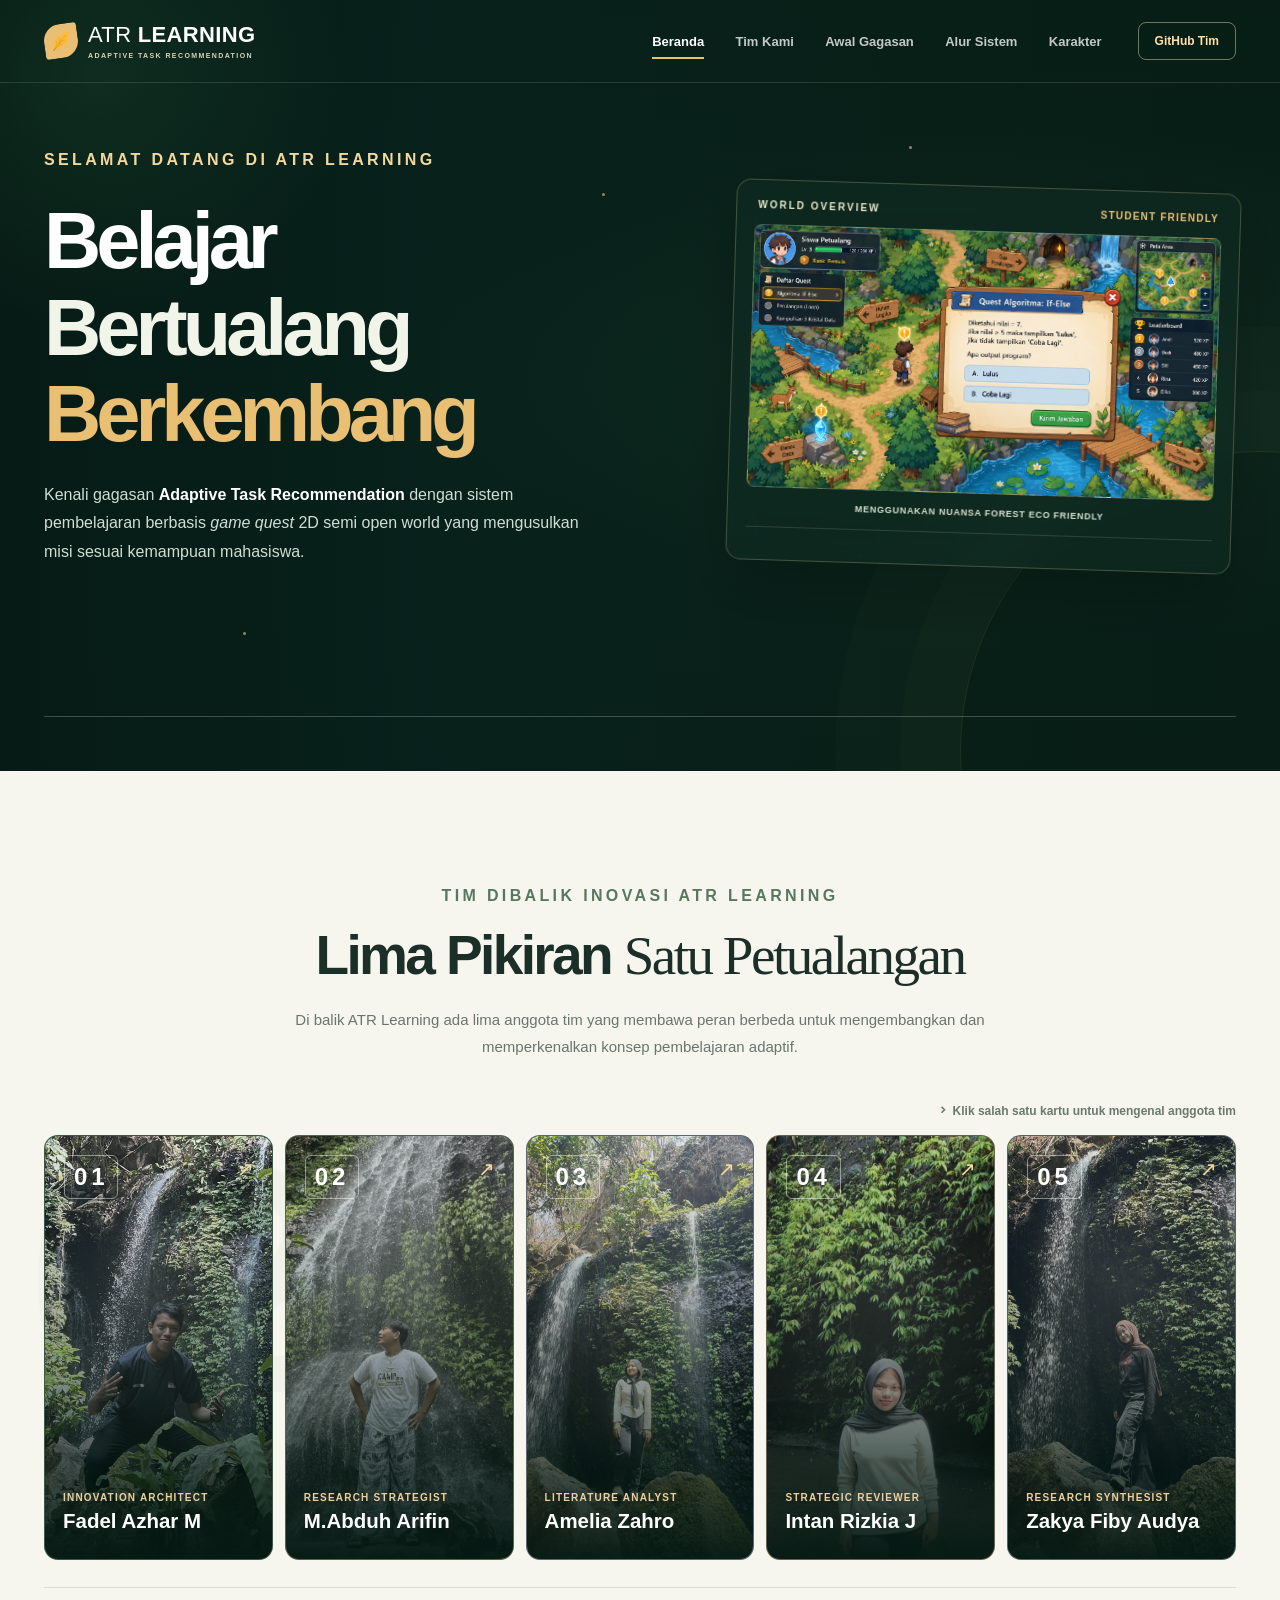
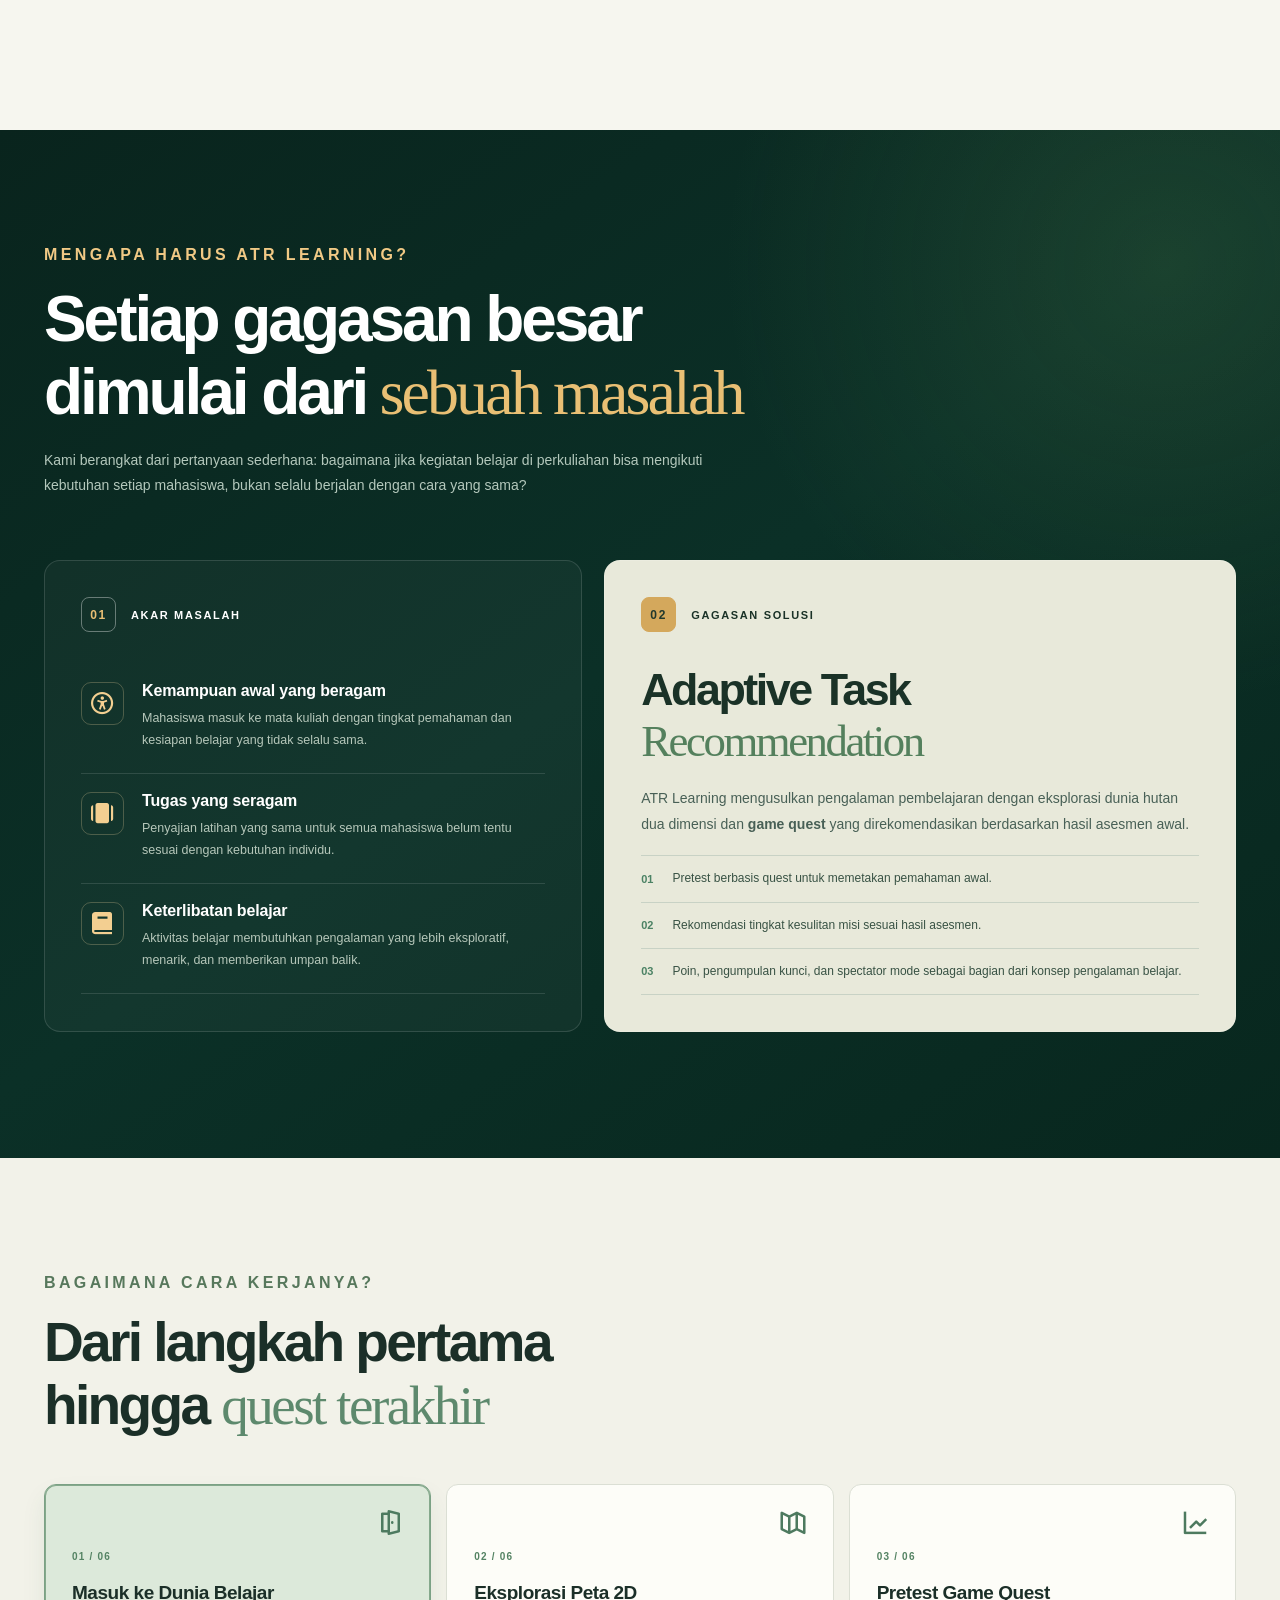
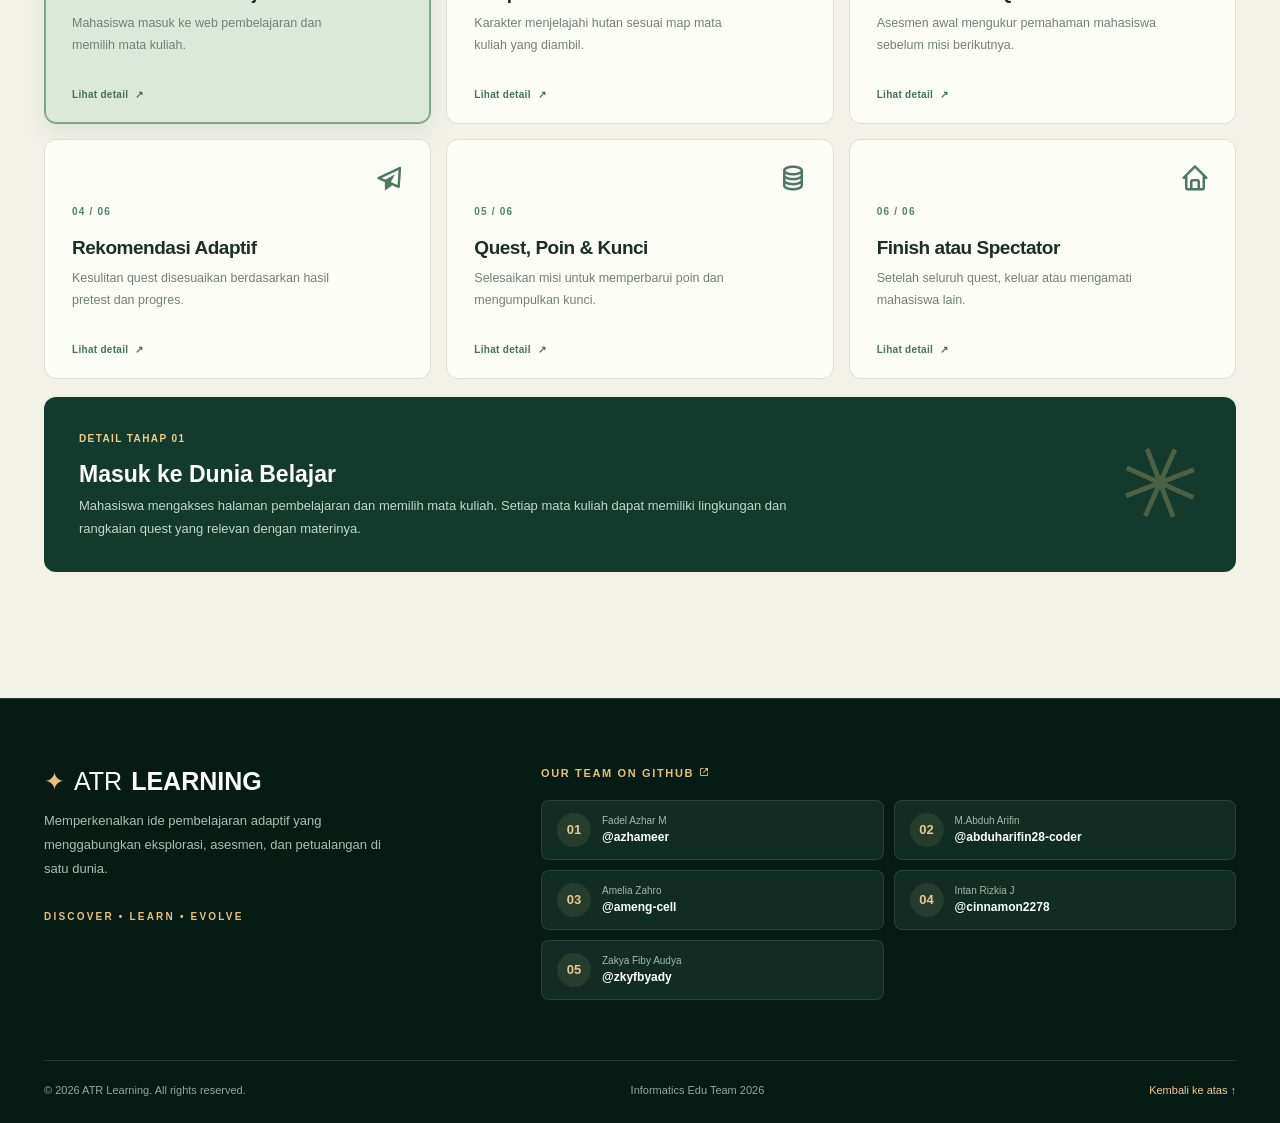
==== index.html @ 12c4be62 "Rename dev1.html to index.html" ====
<!DOCTYPE html>
<html lang="id">
<head>
  <meta charset="UTF-8" />
  <meta name="viewport" content="width=device-width, initial-scale=1.0" />
  <meta name="theme-color" content="#112c27" />
  <meta name="description" content="ATR Learning adalah konsep Adaptive Task Recommendation untuk pembelajaran berbasis game quest 2D semi-open world." />
  <title>ATR Learning | Pembelajaran Adaptif Berbasis Petualangan</title>
  <link rel="icon" href="assets/favicon.svg" type="image/svg+xml" />
  <link href='https://unpkg.com/boxicons@2.1.4/css/boxicons.min.css' rel='stylesheet'>
  <link rel="stylesheet" href="assets/style.css" />
  <script src="assets/script.js" defer></script>
</head>
<body>
  <a class="skip-link" href="#beranda">Lewati ke konten</a>
  <header class="site-header" id="siteHeader">
    <nav class="nav shell" aria-label="Navigasi utama">
      <a class="brand" href="#beranda" aria-label="ATR Learning, kembali ke beranda">
        <img src="assets/favicon.svg" class="brand-mark" aria-hidden="true"></img>
        <span>ATR <b>LEARNING</b><small>ADAPTIVE TASK RECOMMENDATION</small></span>
      </a>
      <button class="menu-toggle" id="menuToggle" type="button" aria-label="Buka menu navigasi" aria-expanded="false" aria-controls="navLinks">
        <span></span><span></span><span></span>
      </button>
      <div class="nav-links" id="navLinks">
        <a class="nav-link active" href="#beranda">Beranda</a>
        <a class="nav-link" href="#tim">Tim Kami</a>
        <a class="nav-link" href="#gagasan">Awal Gagasan</a>
        <a class="nav-link" href="#alur">Alur Sistem</a>
        <a class="nav-link" href="#karakter">Karakter</a>
      </div>
      <a class="nav-contact" href="#footer">GitHub Tim </a>
    </nav>
  </header>

  <main>
    <!-- 01 - BERANDA -->
    <section class="hero" id="beranda" aria-labelledby="heroHeading">
      <div class="hero-scene" aria-hidden="true"></div>
      <div class="hero-mist" aria-hidden="true"></div>
      <div class="hero-sparks" aria-hidden="true"><i></i><i></i><i></i><i></i><i></i><i></i></div>
      <div class="shell hero-grid">
        <div class="hero-content">
          <div class="hero-eyebrow">SELAMAT DATANG DI ATR LEARNING</div>
          <h1 id="heroHeading">Belajar<br><span class="accent-cream">Bertualang</span><br><span class="accent-gold">Berkembang</span></h1>
          <p class="hero-summary">Kenali gagasan <strong>Adaptive Task Recommendation</strong> dengan sistem pembelajaran berbasis <em>game quest</em> 2D semi open world yang mengusulkan misi sesuai kemampuan mahasiswa.</p>
        </div>
        <div class="hero-aside">
          <div class="glass-panel concept-panel">
            <div class="panel-top"><span>WORLD OVERVIEW</span><span class="panel-tag">STUDENT FRIENDLY</span></div>
            <div class="world-shot" role="img" aria-label="Cuplikan ilustrasi hutan dua dimensi dan dialog quest algoritma"></div>
            <div class="world-shot-caption">MENGGUNAKAN NUANSA FOREST ECO FRIENDLY</div>
            <div class="mini-process"></div>
          </div>
        </div>
      </div>
      <div class="shell hero-bottom">
      </div>
    </section>

    <!-- 02 - TIM -->
    <section class="section team-section" id="tim" aria-labelledby="teamHeading">
      <div class="shell">
        <div class="section-heading centered reveal">
          <div class="eyebrow dark"> TIM DIBALIK INOVASI ATR LEARNING</div>
          <h2 id="teamHeading">Lima Pikiran <em>Satu Petualangan</em></h2>
          <p>Di balik ATR Learning ada lima anggota tim yang membawa peran berbeda untuk mengembangkan dan memperkenalkan konsep pembelajaran adaptif.</p>
        </div>
        <div class="team-hint"><i class='bx bxs-chevron-right'></i> Klik salah satu kartu untuk mengenal anggota tim</div>
        <div class="team-cards" id="teamCards" aria-label="Daftar lima anggota tim">
        </div>
        <div class="team-footnote"></div>
      </div>
    </section>

    <!-- 03 - AWAL GAGASAN -->
    <section class="section idea-section" id="gagasan" aria-labelledby="ideaHeading">
      <div class="shell">
        <div class="idea-heading reveal"><div class="eyebrow light">MENGAPA HARUS ATR LEARNING?</div><h2 id="ideaHeading">Setiap gagasan besar<br>dimulai dari<em> sebuah masalah</em></h2><p>Kami berangkat dari pertanyaan sederhana: bagaimana jika kegiatan belajar di perkuliahan bisa mengikuti kebutuhan setiap mahasiswa, bukan selalu berjalan dengan cara yang sama?</p></div>
        <div class="idea-layout">
          <div class="problem-column reveal">
            <div class="section-overline"><span class="overline-index">01</span><span>AKAR MASALAH</span></div>
            <div class="problem-card"><span class="problem-icon" aria-hidden="true"><i class='bx bx-universal-access'></i></span><div><h3>Kemampuan awal yang beragam</h3><p>Mahasiswa masuk ke mata kuliah dengan tingkat pemahaman dan kesiapan belajar yang tidak selalu sama.</p></div></div>
            <div class="problem-card"><span class="problem-icon" aria-hidden="true"><i class='bx bxs-carousel'></i></span><div><h3>Tugas yang seragam</h3><p>Penyajian latihan yang sama untuk semua mahasiswa belum tentu sesuai dengan kebutuhan individu.</p></div></div>
            <div class="problem-card"><span class="problem-icon" aria-hidden="true"><i class='bx bxs-book'></i></span><div><h3>Keterlibatan belajar</h3><p>Aktivitas belajar membutuhkan pengalaman yang lebih eksploratif, menarik, dan memberikan umpan balik.</p></div></div>
          </div>
          <div class="solution-column reveal">
            <div class="section-overline"><span class="overline-index gold-index">02</span><span>GAGASAN SOLUSI</span></div>
            <div class="solution-features"><h3>Adaptive Task<br><em>Recommendation</em></h3><p>ATR Learning mengusulkan pengalaman pembelajaran dengan eksplorasi dunia hutan dua dimensi dan <strong>game quest</strong> yang direkomendasikan berdasarkan hasil asesmen awal.</p></div>
            <div class="solution-list"><div><span>01</span><p>Pretest berbasis quest untuk memetakan pemahaman awal.</p></div><div><span>02</span><p>Rekomendasi tingkat kesulitan misi sesuai hasil asesmen.</p></div><div><span>03</span><p>Poin, pengumpulan kunci, dan spectator mode sebagai bagian dari konsep pengalaman belajar.</p></div></div>
          </div>
        </div>
      </div>
    </section>
    
    <!-- 04 - ALUR SISTEM -->
    <section class="section flow-section" id="alur" aria-labelledby="flowHeading">
      <div class="shell">
        <div class="flow-head reveal"><div><div class="eyebrow dark">BAGAIMANA CARA KERJANYA?</div><h2 id="flowHeading">Dari langkah pertama<br>hingga <em>quest terakhir</em></h2></div></div>
        <div class="flow-grid" id="flowGrid">
          <button type="button" class="flow-step is-selected" data-step="0" aria-pressed="true"><span class="step-count">01 / 06</span><span class="step-icon" aria-hidden="true"><i class='bx bx-door-open'></i></span><h3>Masuk ke Dunia Belajar</h3><p>Mahasiswa masuk ke web pembelajaran dan memilih mata kuliah.</p><span class="step-more">Lihat detail <span>↗</span></span></button>
          <button type="button" class="flow-step" data-step="1" aria-pressed="false"><span class="step-count">02 / 06</span><span class="step-icon" aria-hidden="true"><i class='bx bx-map-alt'></i></span><h3>Eksplorasi Peta 2D</h3><p>Karakter menjelajahi hutan sesuai map mata kuliah yang diambil.</p><span class="step-more">Lihat detail <span>↗</span></span></button>
          <button type="button" class="flow-step" data-step="2" aria-pressed="false"><span class="step-count">03 / 06</span><span class="step-icon" aria-hidden="true"><i class='bx bx-line-chart'></i></span><h3>Pretest Game Quest</h3><p>Asesmen awal mengukur pemahaman mahasiswa sebelum misi berikutnya.</p><span class="step-more">Lihat detail <span>↗</span></span></button>
          <button type="button" class="flow-step" data-step="3" aria-pressed="false"><span class="step-count">04 / 06</span><span class="step-icon" aria-hidden="true"><i class='bx bx-paper-plane'></i></span><h3>Rekomendasi Adaptif</h3><p>Kesulitan quest disesuaikan berdasarkan hasil pretest dan progres.</p><span class="step-more">Lihat detail <span>↗</span></span></button>
          <button type="button" class="flow-step" data-step="4" aria-pressed="false"><span class="step-count">05 / 06</span><span class="step-icon" aria-hidden="true"><i class='bx bx-coin-stack'></i></span><h3>Quest, Poin & Kunci</h3><p>Selesaikan misi untuk memperbarui poin dan mengumpulkan kunci.</p><span class="step-more">Lihat detail <span>↗</span></span></button>
          <button type="button" class="flow-step" data-step="5" aria-pressed="false"><span class="step-count">06 / 06</span><span class="step-icon" aria-hidden="true"><i class='bx bx-home'></i></span><h3>Finish atau Spectator</h3><p>Setelah seluruh quest, keluar atau mengamati mahasiswa lain.</p><span class="step-more">Lihat detail <span>↗</span></span></button>
        </div>
        <div class="flow-detail" aria-live="polite"><div><span class="flow-detail-label">DETAIL TAHAP <b id="flowDetailIndex">01</b></span><h3 id="flowDetailTitle">Masuk ke Dunia Belajar</h3><p id="flowDetailText">Mahasiswa mengakses halaman pembelajaran dan memilih mata kuliah. Setiap mata kuliah dapat memiliki lingkungan dan rangkaian quest yang relevan dengan materinya.</p></div><span class="flow-detail-art" aria-hidden="true">✳</span></div>
      </div>
    </section>
    

    <!-- dimasukkan habis intan -->
    
    <!-- FOOTER -->
  <footer class="site-footer" id="footer">
    <div class="shell footer-main">
      <div class="footer-brand-block"><a href="#beranda" class="footer-brand"><span aria-hidden="true">✦</span> ATR <b>LEARNING</b></a><p>Memperkenalkan ide pembelajaran adaptif yang menggabungkan eksplorasi, asesmen, dan petualangan di satu dunia.</p><span class="footer-motto">DISCOVER • LEARN • EVOLVE</span></div>
      <div class="footer-team-block"><div class="footer-small-title">OUR TEAM ON GITHUB <i class='bx bx-link-external' ></i></div><div class="github-grid" id="githubGrid"></div></div>
    </div>
    <div class="shell footer-bottom"><span>© <span id="currentYear">2026</span> ATR Learning. All rights reserved.</span><span>Informatics Edu Team 2026</span><a href="#beranda">Kembali ke atas ↑</a></div>
  </footer>
</body>
</html>
---- assets/style.css ----
:root {
  --forest-950: #071914;
  --forest-900: #0b231d;
  --forest-850: #103129;
  --forest-800: #153e33;
  --forest-700: #245845;
  --gold: #e9bf74;
  --gold-2: #f4d99e;
  --ink: #1b2f28;
  --muted: #68766e;
  --paper: #f7f6f0;
  --paper-2: #eeefe6;
  --white: #ffffff;
  --line-light: rgba(255,255,255,.16);
  --line-dark: rgba(25,47,38,.15);
  --radius: 18px;
  --shadow: 0 22px 65px rgba(10,37,26,.17);
  --content: 1210px;
}

*, *::before, *::after { box-sizing: border-box; }
html { scroll-behavior: smooth; scroll-padding-top: 86px; }
body { margin: 0; color: var(--ink); background: var(--paper); font-family: "Segoe UI", "Trebuchet MS", Arial, sans-serif; -webkit-font-smoothing: antialiased; }
button, input { font: inherit; }
button, a { -webkit-tap-highlight-color: transparent; }
a { color: inherit; text-decoration: none; }
button { cursor: pointer; }
img { display: block; max-width: 100%; }
:focus-visible { outline: 3px solid #e5b35f; outline-offset: 4px; }
::selection { background: #dfbc7d; color: #142b21; }
.shell { width: min(calc(100% - 88px), var(--content)); margin: 0 auto; }
.skip-link { position: fixed; top: -80px; left: 20px; z-index: 1000; background: #fff; color: #000; padding: 10px 15px; border-radius: 4px; }
.skip-link:focus { top: 15px; }

/* NAVIGATION */
.site-header { position: fixed; z-index: 80; inset: 0 0 auto; color: white; border-bottom: 1px solid rgba(255,255,255,.12); transition: background .3s, border-color .3s, box-shadow .3s; }
.site-header.scrolled { background: rgba(8,30,24,.96); border-color: rgba(255,255,255,.08); box-shadow: 0 8px 20px rgba(0,0,0,.14); backdrop-filter: blur(18px); }
.nav { height: 82px; display: flex; align-items: center; gap: 36px; }
.brand { display: inline-flex; flex-shrink: 0; align-items: center; gap: 10px; letter-spacing: .015em; font-size: 22px; font-weight: 400; line-height: 1.05; white-space: nowrap; }
.brand b { font-weight: 800; }
.brand small { display: block; margin-top: 6px; font-weight: 700; letter-spacing: .2em; font-size: 7px; color: #d7d5ba; }
.brand-mark { width: 34px; height: 34px; display: grid; place-items: center; color: #16372a; background: var(--gold); border-radius: 50% 10% 50% 10%; font-size: 22px; transform: rotate(-8deg); }
.nav-links { display: flex; gap: clamp(14px,2.45vw,34px); margin-left: auto; align-items: center; }
.nav-link { position: relative; font-size: 13px; font-weight: 600; opacity: .76; transition: opacity .2s, color .2s; padding: 33px 0; white-space: nowrap; }
.nav-link::after { content: ""; height: 2px; width: 0; position: absolute; bottom: 23px; left: 0; background: var(--gold); transition: width .25s; }
.nav-link:hover, .nav-link.active { opacity: 1; }
.nav-link:hover::after, .nav-link.active::after { width: 100%; }
.nav-contact { white-space: nowrap; font-size: 12px; font-weight: 700; padding: 11px 16px; border: 1px solid rgba(248,227,182,.45); color: #ffdfaa; border-radius: 8px; transition: background .2s; }
.nav-contact:hover { background: rgba(231,187,107,.13); }
.nav-contact span { margin-left: 8px; }
.menu-toggle { display: none; }

/* REUSABLE SECTIONS */
.section { padding: 116px 0 126px; position: relative; }
.section-heading h2, .idea-heading h2, .flow-head h2, .character-heading h2 { font-weight: 780; line-height: 1.14; font-size: clamp(37px,4.3vw,58px); margin: 19px 0 18px; letter-spacing: -.048em; }
.section-heading h2 em, .idea-heading h2 em, .flow-head h2 em, .character-heading h2 em { font-style: normal; font-family: Georgia,"Times New Roman",serif; font-weight: 500; letter-spacing: -.045em; }
.eyebrow.dark { color: #57785c; }.eyebrow.light { color: #f1c985; }
.eyebrow-symbol { font-size: 18px; line-height: 0; }
.centered { text-align: center; display: flex; flex-direction: column; align-items: center; }
.section-heading > p { max-width: 690px; margin: 0 auto; color: var(--muted); font-size: 15px; line-height: 1.8; }

/* HERO */
.hero { position: relative; isolation: isolate; min-height: 760px; display: flex; flex-direction: column; justify-content: center; background: var(--forest-950); color: white; overflow: hidden; }
.hero-scene { position: absolute; z-index: -3; inset: -30px; background-image: url('assets/gameplay.png'); background-size: cover; background-position: 50% 48%; filter: blur(5px) saturate(.9); transform: scale(1.04); opacity: .58; }
.hero-mist { position: absolute; z-index: -2; inset: 0; background: radial-gradient(ellipse at 78% 49%, rgba(42,86,61,.18), transparent 45%), linear-gradient(90deg, rgba(6,27,21,.97) 0%, rgba(8,34,28,.89) 35%, rgba(8,35,26,.68) 68%, rgba(8,34,25,.63) 100%), linear-gradient(0deg, rgba(7,23,18,.97), transparent 22%, transparent 74%, rgba(3,20,14,.4)); }
.hero::before { content: ""; position: absolute; z-index: -1; top: -190px; left: -170px; width: 530px; height: 530px; background: radial-gradient(circle, rgba(65,137,85,.15), transparent 67%); }
.hero::after { content: ""; position: absolute; z-index: -1; width: 600px; height: 600px; right: -280px; bottom: -280px; border: 1px solid rgba(241,198,123,.1); border-radius: 50%; box-shadow: 0 0 0 60px rgba(240,202,140,.012), 0 0 0 125px rgba(240,202,140,.013); }
.hero-grid { display: grid; grid-template-columns: minmax(0,1.1fr) minmax(0,.9fr); gap: 70px; align-items: center; padding-top: 151px; padding-bottom: 170px; }
.hero-content { position: relative; }
.hero-eyebrow, .eyebrow { display: flex; align-items: center; gap: 12px; letter-spacing: .21em; font-size: 1rem; font-weight: 800; }
.hero-eyebrow { color: var(--gold-2); margin-bottom: 29px; }
.mini-star { font-size: 15px; }
.eyebrow-line { width: 40px; height: 1px; background: rgba(237,203,145,.65); }
.hero h1 { font-size: clamp(63px,6.2vw,96px); font-weight: 740; line-height: 1.09; letter-spacing: -.063em; margin: 0 0 23px; }
.accent-cream { color: #f1f5e9; }
.accent-gold { color: var(--gold); }
.hero-summary { max-width: 555px; color: #d0ded4; font-size: 16px; line-height: 1.8; margin: 0 0 34px; }
.hero-summary strong { color: #fff; }
.hero-actions { display: flex; flex-wrap: wrap; gap: 12px; }
.btn { min-height: 51px; display: inline-flex; align-items: center; justify-content: center; gap: 14px; border-radius: 9px; padding: 13px 23px; font-size: 13px; font-weight: 800; transition: transform .23s, box-shadow .23s, background .23s; }
.btn:hover { transform: translateY(-3px); }
.btn-gold { background: var(--gold); color: #1b3024; box-shadow: 0 12px 35px rgba(233,191,116,.22); }
.btn-gold:hover { box-shadow: 0 13px 32px rgba(233,191,116,.34); background: #f5d395; }
.btn-glass { border: 1px solid rgba(250,245,229,.45); background: rgba(255,255,255,.04); }
.btn-glass:hover { background: rgba(255,255,255,.1); }
.play-icon { font-size: 10px; color: var(--gold); }
.hero-disclaimer { display: flex; gap: 10px; align-items: center; margin-top: 31px; font-size: 9px; font-weight: 800; letter-spacing: .15em; color: #b0c3b5; }
.status-dot, .pulse { width: 7px; height: 7px; flex: none; display: inline-block; border-radius: 100%; background: #a6d7ae; box-shadow: 0 0 0 5px rgba(166,215,174,.12); }
.hero-aside { width: 100%; }
.glass-panel { background: rgba(15,42,34,.58); backdrop-filter: blur(14px); border: 1px solid rgba(231,215,166,.25); box-shadow: 0 26px 65px rgba(0,0,0,.22); border-radius: 15px; padding: 18px; transform: rotate(1.8deg); transition: transform .35s; }
.glass-panel:hover { transform: rotate(0); }
.panel-top { display: flex; justify-content: space-between; gap: 10px; align-items: center; padding: 1px 3px 14px; color: #e7eacb; letter-spacing: .2em; font-size: 10px; font-weight: 800; }
.panel-tag { color: var(--gold); letter-spacing: .12em; }
.world-shot { aspect-ratio: 16/9; background: url('gameplay.png') center / cover; border-radius: 8px; border: 1px solid rgba(236,221,174,.2); box-shadow: inset 0 0 30px rgba(0,0,0,.08); }
.world-shot-caption { display: flex; justify-content: center; gap: 8px; margin-top: 14px; color: #d5e1cf; font-size: 9px; font-weight: 700; letter-spacing: .08em; }
.world-shot-caption span:first-child { display: inline-flex; gap: 9px; align-items: center; }
.world-shot-caption .pulse { width: 5px; height: 5px; box-shadow: none; }
.world-shot-caption b { color: var(--gold); }
.mini-process { border-top: 1px solid rgba(255,255,255,.13); margin-top: 15px; padding-top: 14px; display: flex; justify-content: space-between; align-items: center; gap: 8px; }
.mini-process div { display: flex; flex-direction: column; gap: 3px; }
.mini-process b { color: var(--gold); font-size: 12px; }
.mini-process div span { font-size: 10px; color: #d3dfd3; }
.process-arrow { color: #8aa894; }
.hero-side-note { color: #c0d8c1; font-size: 11px; text-align: right; margin-top: 19px; letter-spacing: .02em; }
.hero-side-note span { color: var(--gold); font-size: 18px; vertical-align: middle; margin-right: 6px; }
.hero-bottom { position: absolute; bottom: 0; left: 50%; transform: translateX(-50%); width: min(calc(100% - 88px), var(--content)); display: flex; justify-content: space-between; align-items: center; padding: 25px 0 29px; border-top: 1px solid rgba(255,255,255,.22); gap: 14px; }
.hero-rotation { display: flex; align-items: center; gap: 18px; min-width: 0; }
.rotation-label { color: var(--gold); white-space: nowrap; font-size: 9px; font-weight: 800; letter-spacing: .2em; }
.rotation-divider { height: 22px; width: 1px; background: rgba(255,255,255,.25); }
.rotation-text { font-size: 13px; color: #e6efe4; transition: opacity .24s, transform .24s; }
.rotation-text.is-changing { opacity: 0; transform: translateY(8px); }
.rotation-dots { display: inline-flex; gap: 5px; margin-left: 7px; }
.rotation-dots i { display: block; width: 5px; height: 5px; border-radius: 99px; background: rgba(255,255,255,.3); transition: width .3s, background .3s; }
.rotation-dots i.is-on { width: 20px; background: var(--gold); }
.scroll-cue { white-space: nowrap; letter-spacing: .16em; font-size: 9px; font-weight: 800; }
.scroll-cue span { font-size: 18px; margin-left: 14px; }
.hero-sparks i { position: absolute; z-index: -1; background: #f6d594; border-radius: 50%; width: 3px; height: 3px; opacity: .58; animation: sparkle 4s ease-in-out infinite; }
.hero-sparks i:nth-child(1) { top: 25%; left: 47%; }.hero-sparks i:nth-child(2) { top: 72%; left: 67%; animation-delay: -2s; }.hero-sparks i:nth-child(3) { top: 38%; left: 87%; animation-delay: -1s; }.hero-sparks i:nth-child(4) { top: 82%; left: 19%; animation-delay: -3s; }.hero-sparks i:nth-child(5) { top: 19%; left: 71%; animation-delay: -1.7s; }.hero-sparks i:nth-child(6) { top: 62%; left: 92%; animation-delay: -2.4s; }
@keyframes sparkle { 50% { opacity: .13; transform: translateY(-8px); } }

/* TEAM */
.team-section { background: #f6f6ef; }
.team-section::before { content: "02"; position: absolute; left: 2%; top: 34%; font-size: 320px; font-weight: 900; letter-spacing: -.12em; color: rgba(26,75,52,.025); pointer-events: none; }
.team-hint { margin: 44px 0 17px; text-align: right; color: #6a796d; font-size: 12px; font-weight: 650; }
.team-hint span { color: #2c7250; font-size: 17px; }

.team-cards { display: flex; gap: 12px; width: 100%; height: 425px; }
.team-card { isolation: isolate; overflow: hidden; border: 1px solid rgba(22,61,44,.12); flex: 1 1 0; min-width: 0; color: white; text-align: left; background: var(--tone, #295541); border-radius: 14px; padding: 0; position: relative; cursor: pointer; transition: flex .5s cubic-bezier(.2,.7,.1,1), filter .32s, transform .3s, border-color .2s; }
.team-card:hover { transform: translateY(-5px); }

.team-card img { position: absolute; z-index: 0; inset: 0; width: 100%; height: 100%; max-width: none; object-fit: cover; object-position: center center; filter: saturate(.85); transform: scale(1); transition: transform .5s ease, filter .35s ease; }
.team-card:hover img { transform: scale(1.05); }

.team-card::before { content: ""; position: absolute; z-index: 1; inset: 0; pointer-events: none; background: radial-gradient(circle at 50% 35%, rgba(255,255,255,.13), transparent 65%), linear-gradient(0deg, rgba(5,25,19,.97) 1%, rgba(5,25,19,.45) 45%, rgba(5,25,19,.08) 100%); }

.team-cards.has-active .team-card { flex: .78 1 0; filter: saturate(.68); }
.team-cards.has-active .team-card.is-active { flex: 2.25 1 0; border-color: var(--gold); filter: saturate(1.1); }

.team-cards.has-active .team-card.is-active img { inset: 0; width: 100%; height: 100%; object-fit: cover; object-position: center center; transform: scale(1); filter: saturate(1.1); }
.team-cards.has-active .team-card.is-active:hover img { transform: scale(1.04); }

.team-card-index { display: block; position: absolute; z-index: 2; top: 19px; left: 19px; font-size: 1.5rem; font-weight: 800; letter-spacing: .16em; border: 1px solid rgba(255,255,255,.45); padding: 7px 9px; border-radius: 6px; }
.team-card-corner { position: absolute; z-index: 2; right: 18px; top: 21px; color: var(--gold-2); font-size: 20px; }
.team-card-bottom { position: absolute; left: 18px; right: 18px; bottom: 18px; z-index: 2; }
.team-card-role { display: block; color: #ecd09d; font-size: 10px; letter-spacing: .12em; font-weight: 800; text-transform: uppercase; margin-bottom: 7px; }
.team-card-name { font-size: clamp(16px,1.6vw,23px); font-weight: 780; line-height: 1.1; margin: 0 0 8px; overflow-wrap: anywhere; }
.team-card-expanded { display: none; max-width: 270px; margin-top: 15px; color: #ecf4e8; font-size: 12px; line-height: 1.7; }
.team-card.is-active .team-card-expanded { display: block; }
.team-card-expanded .member-github { display: inline-block; margin-top: 9px; color: #ffcf83; font-weight: 800; }

.team-footnote { display: flex; justify-content: space-between; gap: 15px; border-top: 1px solid #dcded2; margin-top: 27px; padding-top: 16px; font-size: 11px; color: #66786a; }
.team-footnote span:first-child { font-weight: 800; color: var(--forest-700); }
.team-footnote span:last-child { font-size: 9px; letter-spacing: .14em; font-weight: 800; }

/* IDEA SECTION */
.idea-section { color: white; background: radial-gradient(circle at 91% 13%, rgba(98,145,82,.18), transparent 30%), linear-gradient(145deg, #09241d, #0b3027 50%, #08271e); }
.idea-heading { max-width: 800px; margin-bottom: 61px; }
.idea-heading h2 { font-size: clamp(38px,5vw,65px); }
.idea-heading h2 em { color: var(--gold); }
.idea-heading p { max-width: 690px; color: #b4c8bc; font-size: 14px; line-height: 1.85; }
.idea-layout { display: grid; grid-template-columns: .92fr 1.08fr; gap: 22px; }
.problem-column, .solution-column { border-radius: 16px; padding: 36px; border: 1px solid rgba(255,255,255,.13); }
.problem-column { background: rgba(255,255,255,.035); }
.solution-column { background: #e8e9da; color: #1a3227; }
.section-overline { display: flex; align-items: center; gap: 15px; font-size: 11px; font-weight: 800; letter-spacing: .15em; margin-bottom: 32px; }
.overline-index { display: grid; place-items: center; border: 1px solid rgba(255,255,255,.36); color: var(--gold); font-size: 12px; width: 35px; height: 35px; border-radius: 8px; }
.gold-index { background: #d4a85c; border-color: #d4a85c; color: #21382d; }
.problem-card { display: flex; align-items: flex-start; gap: 18px; border-bottom: 1px solid rgba(255,255,255,.12); padding: 18px 0 21px; }
.problem-icon { display: grid; place-items: center; color: #f3cf91; border-radius: 10px; border: 1px solid rgba(249,218,163,.25); width: 43px; height: 43px; flex-shrink: 0; font-size: 27px; line-height: 1; }
.problem-card h3 { font-size: 16px; margin: 0 0 8px; letter-spacing: -.01em; }
.problem-card p { color: #b6c7ba; margin: 0; font-size: 12.5px; line-height: 1.75; }
.problem-base { display: flex; align-items: center; gap: 12px; flex-wrap: wrap; color: #9cbea8; font-size: 10px; letter-spacing: .12em; margin-top: 25px; }
.problem-base b { color: #f1d08f; font-size: 11px; }
.solution-mini { display: inline-block; color: #547c5f; background: #d5dcc9; border-radius: 4px; padding: 7px 11px; letter-spacing: .14em; font-weight: 800; font-size: 9px; }
.solution-features h3 { font-size: clamp(32px,3.5vw,49px); line-height: 1.12; letter-spacing: -.055em; margin: 23px 0 20px; }
.solution-features h3 em { font-family: Georgia,serif; font-style: normal; color: #54805d; font-weight: 400; }
.solution-features p { line-height: 1.85; font-size: 14px; color: #486056; margin: 0 0 18px; }
.solution-list { margin-top: 17px; border-top: 1px solid #c8d2c5; }
.solution-list > div { display: flex; gap: 19px; padding: 13px 0; border-bottom: 1px solid #c8d2c5; align-items: center; }
.solution-list span { color: #4b8264; font-weight: 800; font-size: 11px; }
.solution-list p { font-size: 12px; line-height: 1.6; color: #385244; margin: 0; }
.concept-figure { display: flex; align-items: stretch; gap: 0; background: rgba(230,238,217,.065); border: 1px solid rgba(255,255,255,.17); border-radius: 14px; overflow: hidden; margin: 36px 0 0; }
.figure-image { padding: 20px; }
.figure-image img { width: 100%; height: 100%; object-fit: contain; border: 4px solid rgba(236,218,169,.18); border-radius: 8px; }
.concept-figure figcaption { display: flex; justify-content: center; flex-direction: column; gap: 17px; border-left: 1px solid rgba(255,255,255,.1); padding: 36px; color: #c3d2c5; font-size: 14px; line-height: 1.85; }
.concept-figure figcaption strong { color: #fff; }
.figure-label { color: var(--gold); letter-spacing: .15em; font-size: 10px; font-weight: 800; }

/* FLOW */
.flow-section { background: #f2f2e9; }
.flow-head { display: flex; justify-content: space-between; gap: 45px; align-items: end; margin-bottom: 46px; }
.flow-head h2 { margin-bottom: 0; }
.flow-head h2 em { color: #5d896d; }
.flow-head > p { max-width: 355px; color: #6c7a6c; line-height: 1.85; font-size: 14px; margin: 0 0 5px; }
.flow-grid { display: grid; grid-template-columns: repeat(3, minmax(0,1fr)); gap: 15px; }
.flow-step { position: relative; min-height: 240px; padding: 27px; text-align: left; border: 1px solid #dbdfd4; border-radius: 12px; background: #fdfdf8; color: var(--ink); transition: transform .25s, background .25s, border .25s, box-shadow .25s; }
.flow-step:hover { transform: translateY(-5px); box-shadow: 0 14px 35px rgba(30,73,45,.08); }
.flow-step.is-selected { background: #dce9da; border-color: #7ba185; box-shadow: inset 0 0 0 1px #85a98c, 0 12px 25px rgba(41,89,60,.08); }
.step-count { display: block; color: #548363; font-size: 10px; font-weight: 800; letter-spacing: .12em; margin-bottom: 20px; }
.step-icon { position: absolute; top: 23px; right: 25px; color: #4d7a5f; font-size: 30px; line-height: 1; }
.flow-step h3 { font-size: 19px; letter-spacing: -.025em; margin: 0 0 9px; }
.flow-step p { margin: 0; font-size: 12.5px; color: #718075; line-height: 1.75; max-width: 280px; }
.step-more { display: flex; align-items: center; gap: 7px; position: absolute; bottom: 23px; left: 27px; font-size: 10px; font-weight: 800; color: #457353; letter-spacing: .03em; }
.flow-detail { display: flex; justify-content: space-between; align-items: center; overflow: hidden; gap: 30px; border-radius: 12px; background: #123b2e; color: white; padding: 29px 35px; margin-top: 18px; min-height: 172px; }
.flow-detail-label { color: #f2cc8a; font-size: 10px; font-weight: 750; letter-spacing: .14em; }
.flow-detail h3 { font-size: 23px; margin: 15px 0 7px; }
.flow-detail p { color: #c2d7c7; line-height: 1.7; font-size: 13px; max-width: 750px; margin: 0; }
.flow-detail-art { font-size: 100px; color: rgba(234,199,126,.27); transform: rotate(24deg); }

/* FOOTER */
.site-footer { background: #071b15; color: white; border-top: 1px solid rgba(255,255,255,.13); }
.footer-main { display: grid; grid-template-columns: .75fr 1.25fr; gap: 80px; padding: 68px 0 60px; }
.footer-brand { display: inline-flex; align-items: center; gap: 9px; font-size: 25px; font-weight: 400; }
.footer-brand span { color: var(--gold); }
.footer-brand b { font-weight: 800; }
.footer-brand-block p { max-width: 340px; line-height: 1.85; font-size: 13px; color: #a7c1ae; }
.footer-motto { display: block; color: var(--gold); font-weight: 800; font-size: 10px; letter-spacing: .22em; margin-top: 30px; }
.footer-small-title { color: var(--gold); letter-spacing: .15em; font-size: 11px; font-weight: 800; margin-bottom: 21px; }
.footer-small-title span { margin-left: 11px; }
.github-grid { display: grid; grid-template-columns: repeat(2, minmax(0,1fr)); gap: 10px; }
.github-card { background: #102c23; border: 1px solid rgba(255,255,255,.1); border-radius: 8px; padding: 12px 15px; display: flex; align-items: center; gap: 11px; min-width: 0; transition: border-color .2s, transform .2s; }
a.github-card:hover { border-color: #d5b171; transform: translateY(-2px); }
.github-icon { width: 34px; height: 34px; border-radius: 50%; display: grid; place-items: center; background: rgba(235,193,124,.1); color: #e9c791; flex: none; font-size: 13px; font-weight: 800; }
.github-details { min-width: 0; }
.github-details small { display: block; color: #a0bbac; font-size: 10px; margin-bottom: 4px; }
.github-details strong { display: block; font-size: 12px; color: white; overflow-wrap: anywhere; }
.github-card.disabled { opacity: .78; cursor: default; }
.github-note { color: #789889; font-size: 10px; line-height: 1.65; margin: 15px 0 0; }
.github-note code { color: #d9c99e; }
.footer-bottom { display: flex; align-items: center; justify-content: space-between; gap: 20px; padding: 23px 0 27px; border-top: 1px solid rgba(255,255,255,.12); font-size: 11px; color: #91a99a; }
.footer-bottom a { color: #f1ca8c; white-space: nowrap; }
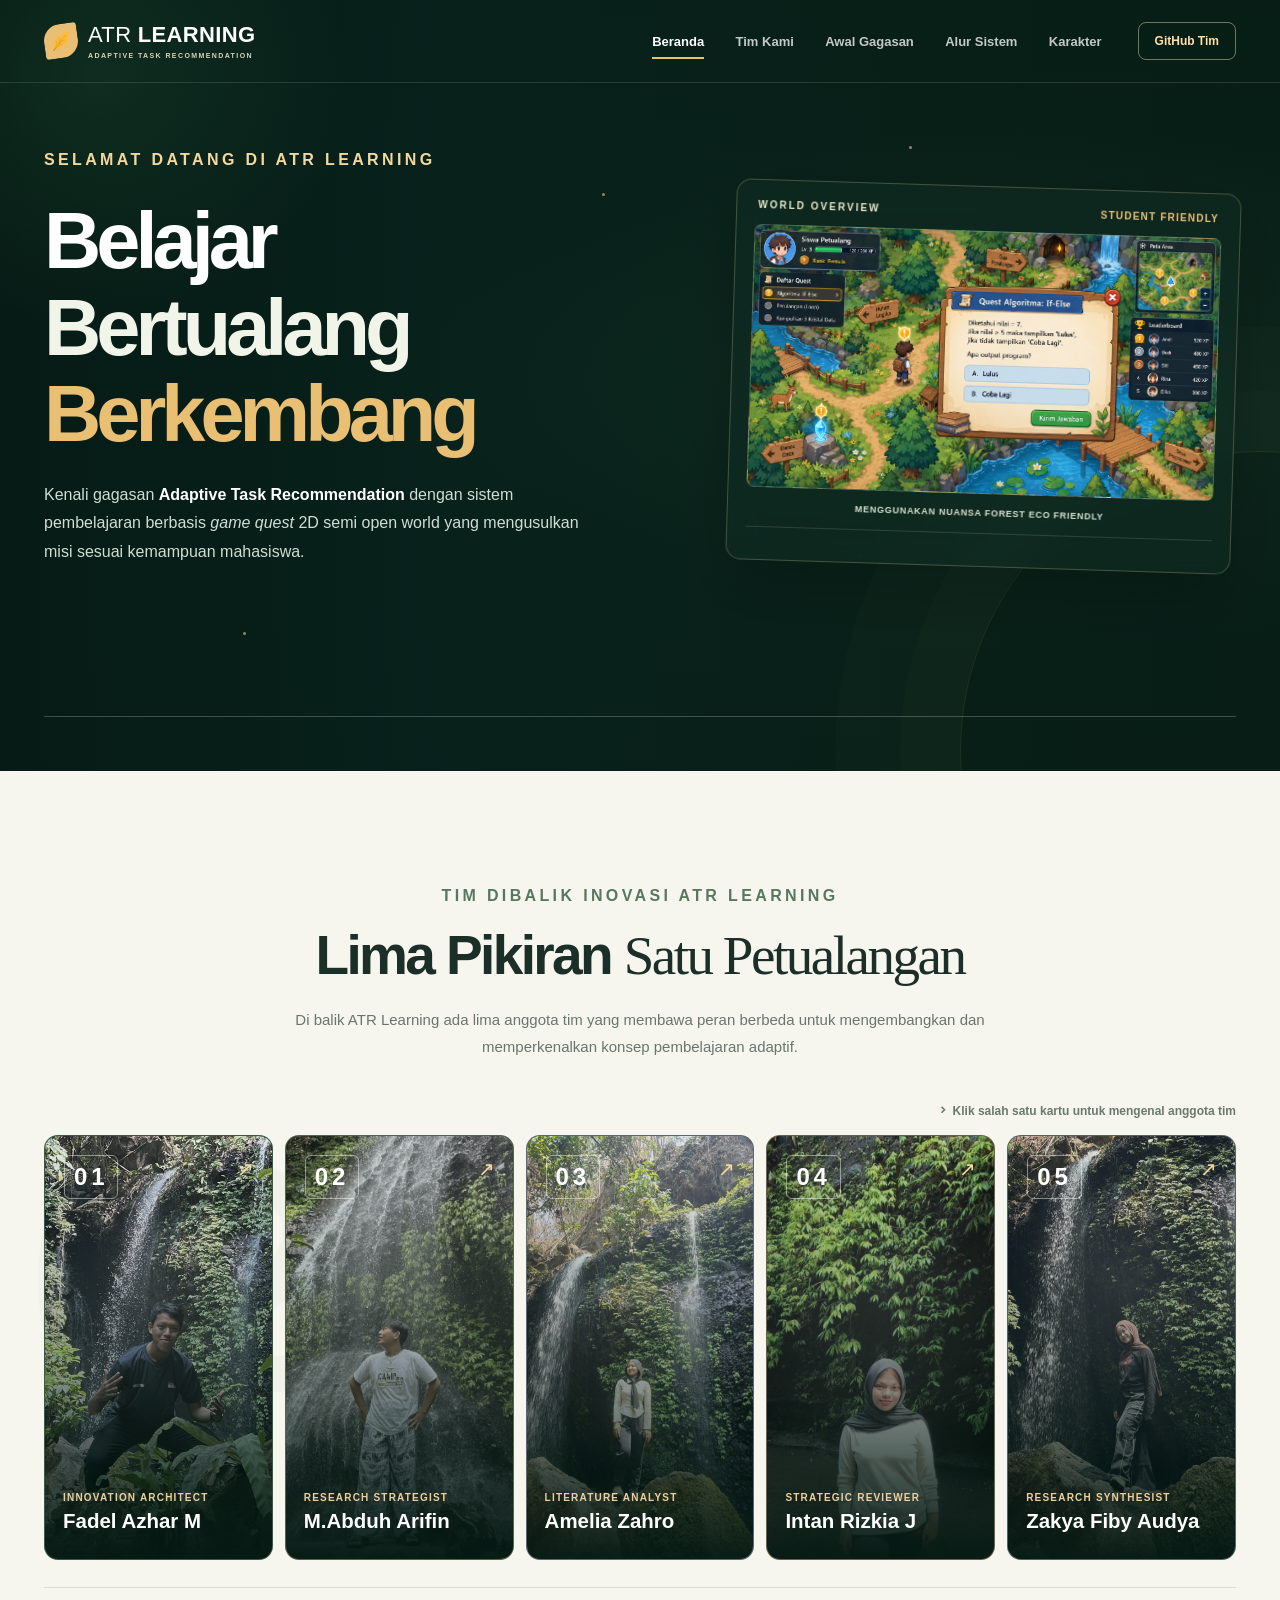
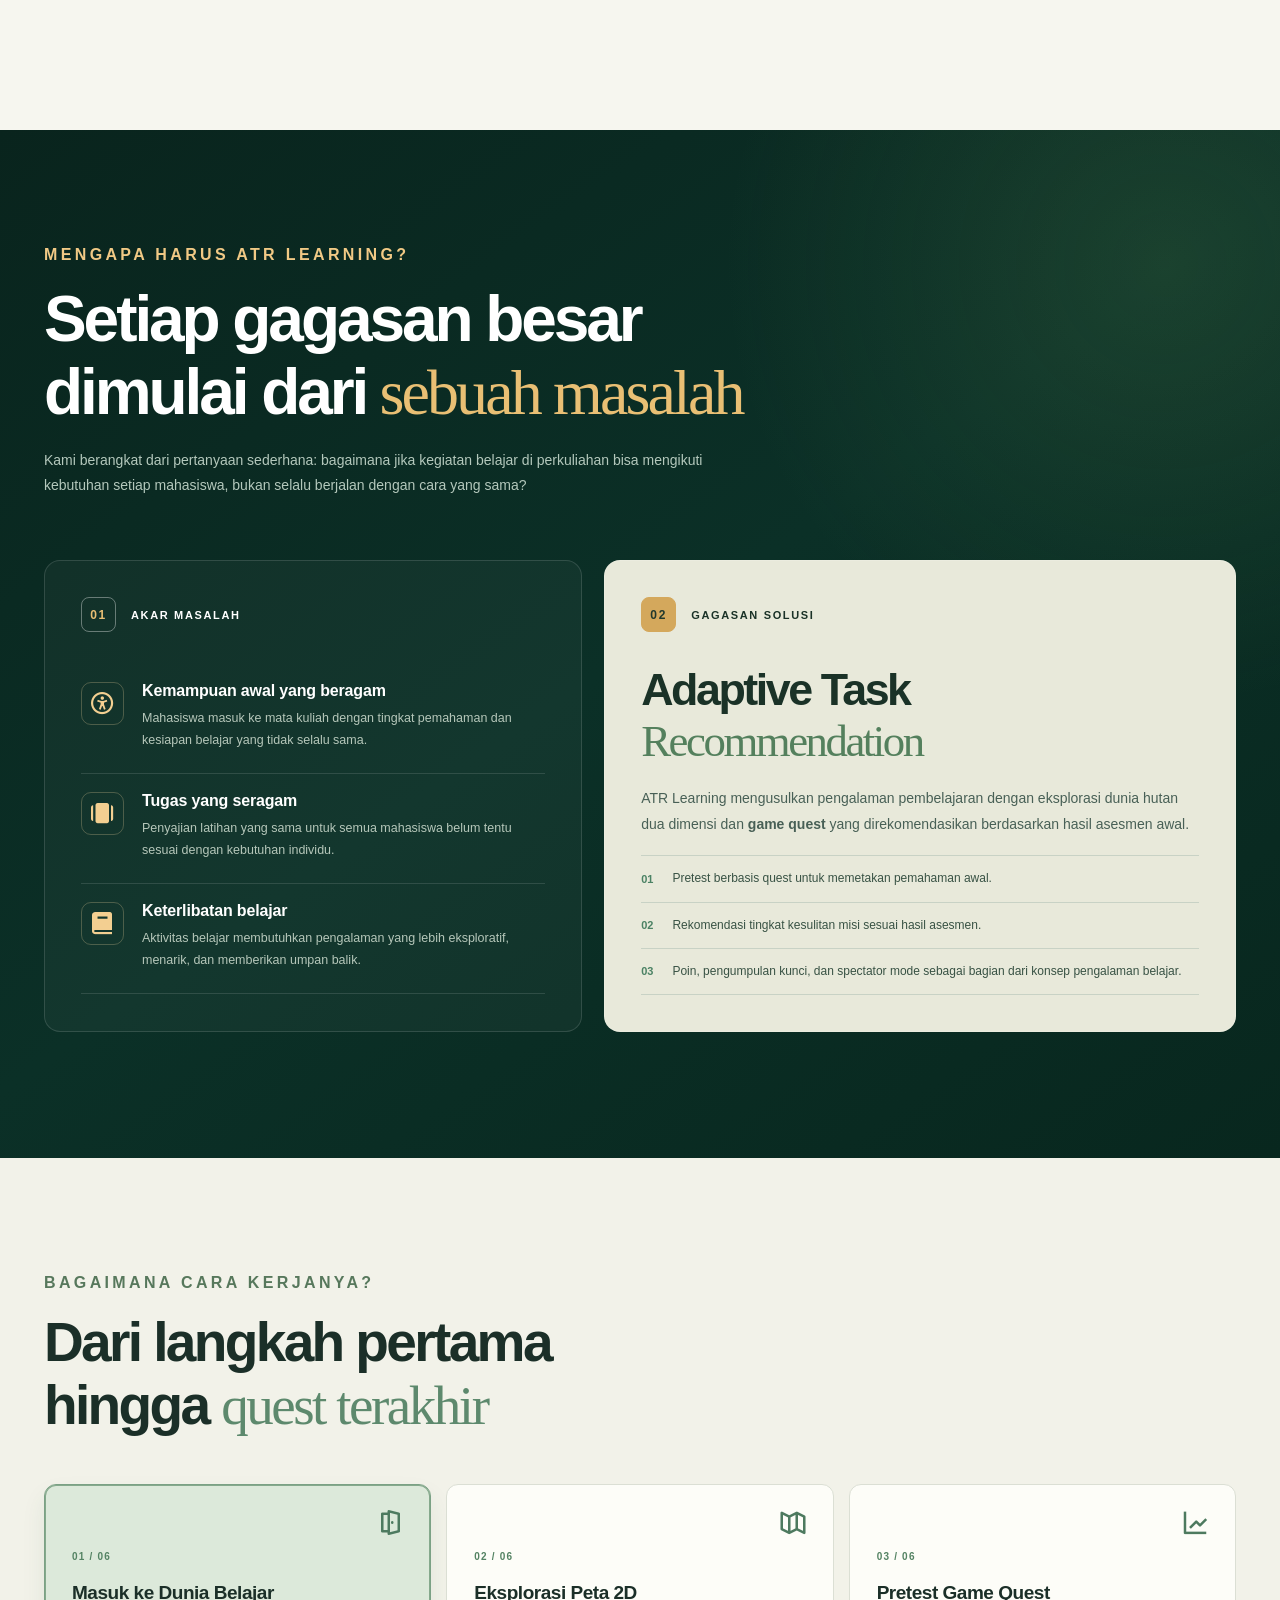
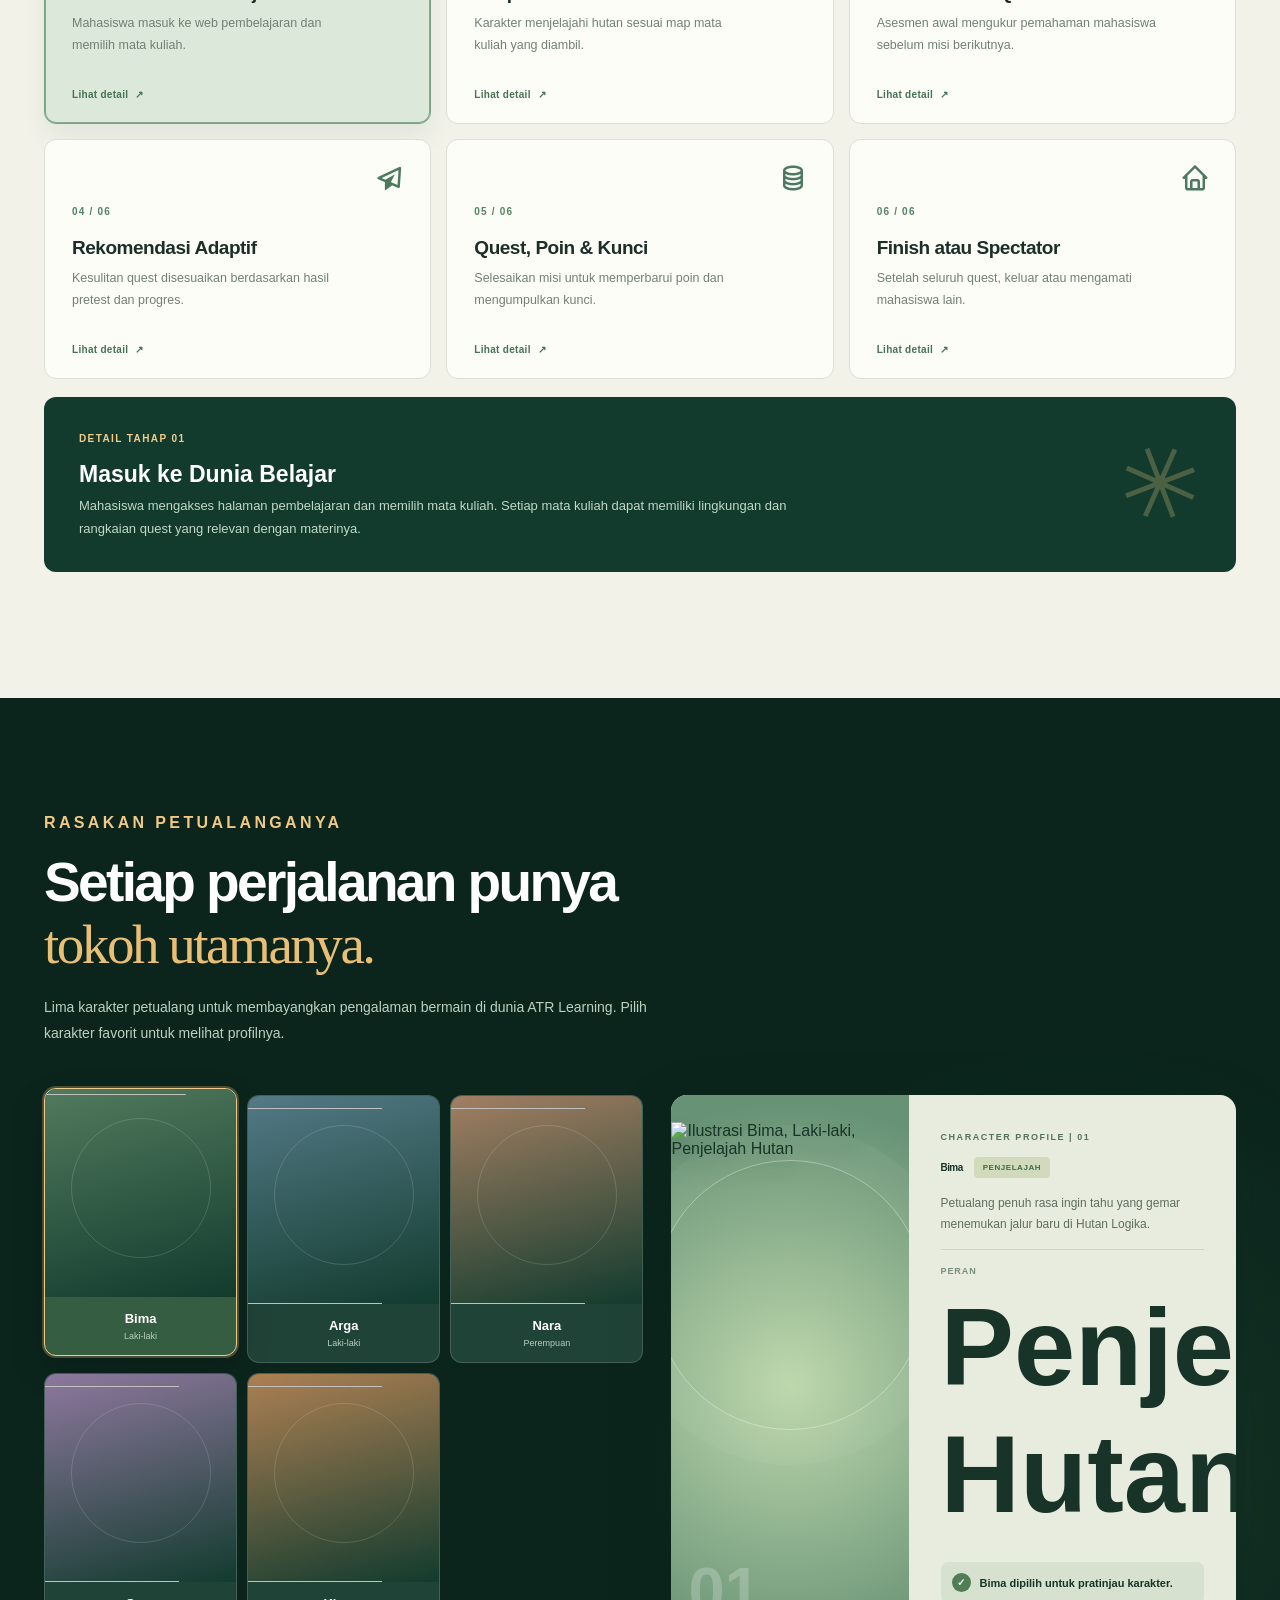
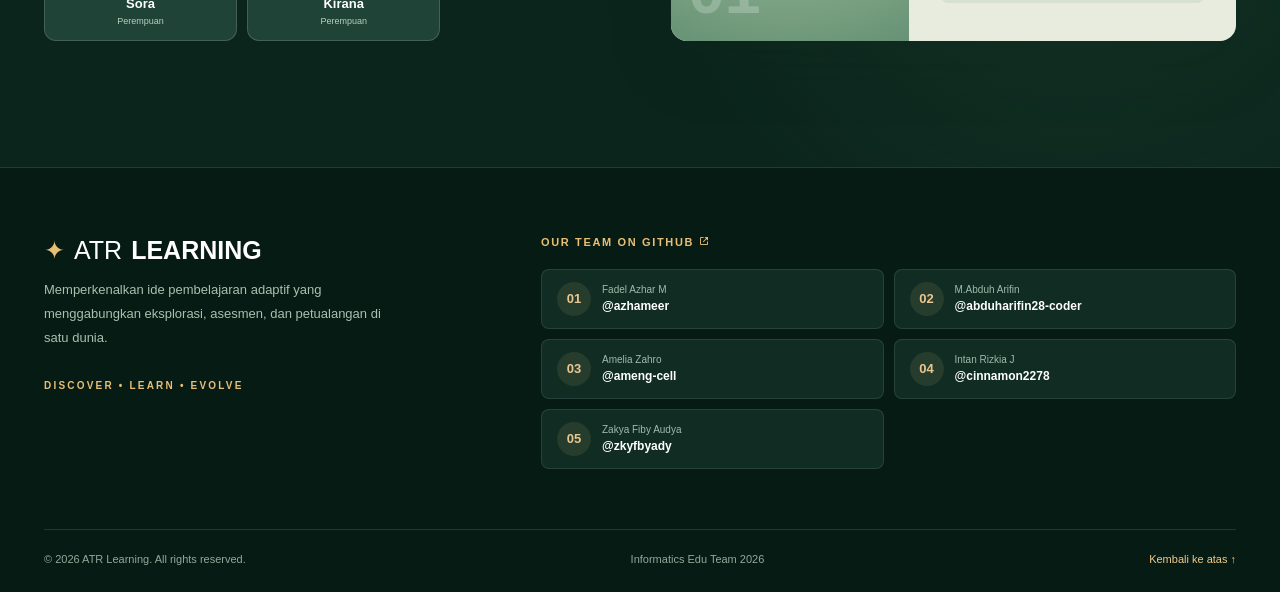
==== commit 69823450: "add char system" ====
--- a/index.html
+++ b/index.html
@@ -109,9 +109,21 @@
       </div>
     </section>
     
+     <!-- 05 - PILIH KARAKTER -->
+    <section class="section character-section" id="karakter" aria-labelledby="characterHeading">
+      <div class="shell">
+        <div class="character-heading reveal"><div class="eyebrow light">RASAKAN PETUALANGANYA</div><h2 id="characterHeading">Setiap perjalanan punya<br><em>tokoh utamanya.</em></h2><p>Lima karakter petualang untuk membayangkan pengalaman bermain di dunia ATR Learning. Pilih karakter favorit untuk melihat profilnya.</p></div>
+        <div class="character-layout">
+          <div class="character-picker" id="characterPicker" aria-label="Pilih satu dari lima karakter petualang"></div>
+          <div class="character-preview" id="characterPreview" aria-live="polite">
+            <div class="character-preview-visual"><span class="preview-glow"></span><img id="selectedCharacterImage" src="assets/characters/bima.svg" alt="Bima, karakter penjelajah hutan" /><span class="preview-watermark">01</span></div>
+            <div class="preview-info"><span class="preview-small">CHARACTER PROFILE | <b id="selectedCharacterNum">01</b></span><div class="preview-name-row"><h3 id="selectedCharacterName">Bima</h3><span class="preview-badge" id="selectedCharacterType">PENJELAJAH</span></div><p id="selectedCharacterDesc">Petualang penuh rasa ingin tahu yang gemar menemukan jalur baru di Hutan Logika.</p><div class="preview-attributes"><div><span>PERAN</span><b id="selectedCharacterRole">Penjelajah Hutan</b></div><div><span>KEUNIKAN</span><b id="selectedCharacterTrait">Berani & teliti</b></div></div><div class="selection-note"><span class="selection-symbol" aria-hidden="true">✓</span><span id="selectedCharacterStatus">Bima sedang dipratinjau.</span></div></div>
+          </div>
+        </div>
+      </div>
+    </section>
+  </main>
 
-    <!-- dimasukkan habis intan -->
-    
     <!-- FOOTER -->
   <footer class="site-footer" id="footer">
     <div class="shell footer-main">
--- a/assets/style.css
+++ b/assets/style.css
@@ -207,6 +207,41 @@
 .flow-detail p { color: #c2d7c7; line-height: 1.7; font-size: 13px; max-width: 750px; margin: 0; }
 .flow-detail-art { font-size: 100px; color: rgba(234,199,126,.27); transform: rotate(24deg); }
 
+/* CHARACTERS */
+.character-section { background: radial-gradient(circle at 84% 72%, rgba(84,137,87,.16), transparent 32%), #0b251d; color: #fff; }
+.character-heading { max-width: 850px; margin-bottom: 48px; }
+.character-heading h2 em { color: var(--gold); }
+.character-heading p { font-size: 14px; line-height: 1.85; color: #bdd0c0; max-width: 650px; }
+.character-layout { display: grid; grid-template-columns: minmax(0,1.03fr) minmax(0,.97fr); gap: 28px; align-items: stretch; }
+.character-picker { display: grid; grid-template-columns: repeat(3,minmax(0,1fr)); gap: 10px; align-items: stretch; }
+.character-card { border: 1px solid rgba(255,255,255,.16); background: #204338; border-radius: 12px; overflow: hidden; padding: 0; text-align: center; color: white; min-width: 0; transition: transform .25s, border .25s, box-shadow .25s, background .25s; }
+.character-card:hover { transform: translateY(-6px); }
+.character-card.is-selected { transform: translateY(-7px); border-color: #edcb8e; box-shadow: 0 0 0 2px rgba(235,192,118,.28), 0 15px 35px rgba(0,0,0,.18); background: #345d42; }
+.character-card-art { background: linear-gradient(165deg, var(--char-color, #62846e), #123b2e); min-height: 208px; height: calc(100% - 64px); position: relative; display: flex; align-items: end; overflow: hidden; }
+.character-card-art::before { content: ""; position: absolute; width: 140px; height: 140px; border: 1px solid rgba(255,255,255,.15); border-radius: 50%; left: 50%; top: 14%; transform: translateX(-50%); }
+.character-card-art img { position: relative; width: 160%; height: 97%; max-width: none; object-fit: contain; left: -30%; bottom: -6px; transition: transform .25s; }
+.character-card:hover img, .character-card.is-selected img { transform: scale(1.07); }
+.character-card-label { padding: 14px 4px; }
+.character-card-label strong { display: block; font-size: 13px; }
+.character-card-label small { color: #b7d0ba; font-size: 9px; display: block; margin-top: 5px; }
+.character-preview { border-radius: 16px; background: #e8ecdf; color: #183327; display: grid; grid-template-columns: 42% 58%; overflow: hidden; min-height: 347px; box-shadow: var(--shadow); }
+.character-preview-visual { background: radial-gradient(circle at center 53%, #bed8ad, #679275 90%); display: flex; align-items: end; justify-content: center; overflow: hidden; position: relative; }
+.preview-glow { position: absolute; width: 270px; height: 270px; border-radius: 50%; border: 1px solid rgba(255,255,255,.37); top: 12%; box-shadow: 0 0 0 35px rgba(255,255,255,.035); }
+.character-preview-visual img { z-index: 1; height: 95%; width: 132%; max-width: none; object-fit: contain; object-position: bottom center; filter: drop-shadow(0 14px 10px rgba(5,28,19,.18)); }
+.preview-watermark { position: absolute; bottom: 13px; left: 17px; font-size: 65px; font-weight: 850; color: rgba(255,255,255,.22); }
+.preview-info { padding: 36px 32px; display: flex; flex-direction: column; justify-content: center; }
+.preview-small { font-size: 9px; color: #54735f; letter-spacing: .17em; font-weight: 850; }
+.preview-name-row { display: flex; align-items: center; flex-wrap: wrap; gap: 11px; margin-top: 15px; }
+.preview-info h3 { font-size: 10px; margin: 0; letter-spacing: -.06em; line-height: 1.2; }
+.preview-badge { background: #d1dabb; color: #3d6d4d; padding: 6px 9px; border-radius: 4px; font-size: 8px; font-weight: 850; letter-spacing: .07em; }
+.preview-info > p { color: #5e6e60; line-height: 1.7; font-size: 12px; margin: 15px 0; }
+.preview-attributes { display: grid; grid-template-columns: 1fr 1fr; border-top: 1px solid #cdd6c9; padding-top: 16px; gap: 13px; }
+.preview-attributes div span { display: block; font-size: 9px; letter-spacing: .1em; color: #7b8d7f; font-weight: 750; margin-bottom: 7px; }
+.preview-attributes div b { display: block; font-size: 110px; }
+.selection-note { display: flex; gap: 9px; align-items: center; background: #d7e1cf; border-radius: 7px; padding: 11px; font-size: 11px; font-weight: 700; margin-top: 25px; }
+.selection-symbol { width: 19px; height: 19px; border-radius: 50%; display: grid; place-items: center; background: #507d54; color: #fff; font-size: 10px; }
+.character-caveat { text-align: center; color: #a1bea7; font-size: 11px; margin: 30px 0 0; }
+
 /* FOOTER */
 .site-footer { background: #071b15; color: white; border-top: 1px solid rgba(255,255,255,.13); }
 .footer-main { display: grid; grid-template-columns: .75fr 1.25fr; gap: 80px; padding: 68px 0 60px; }
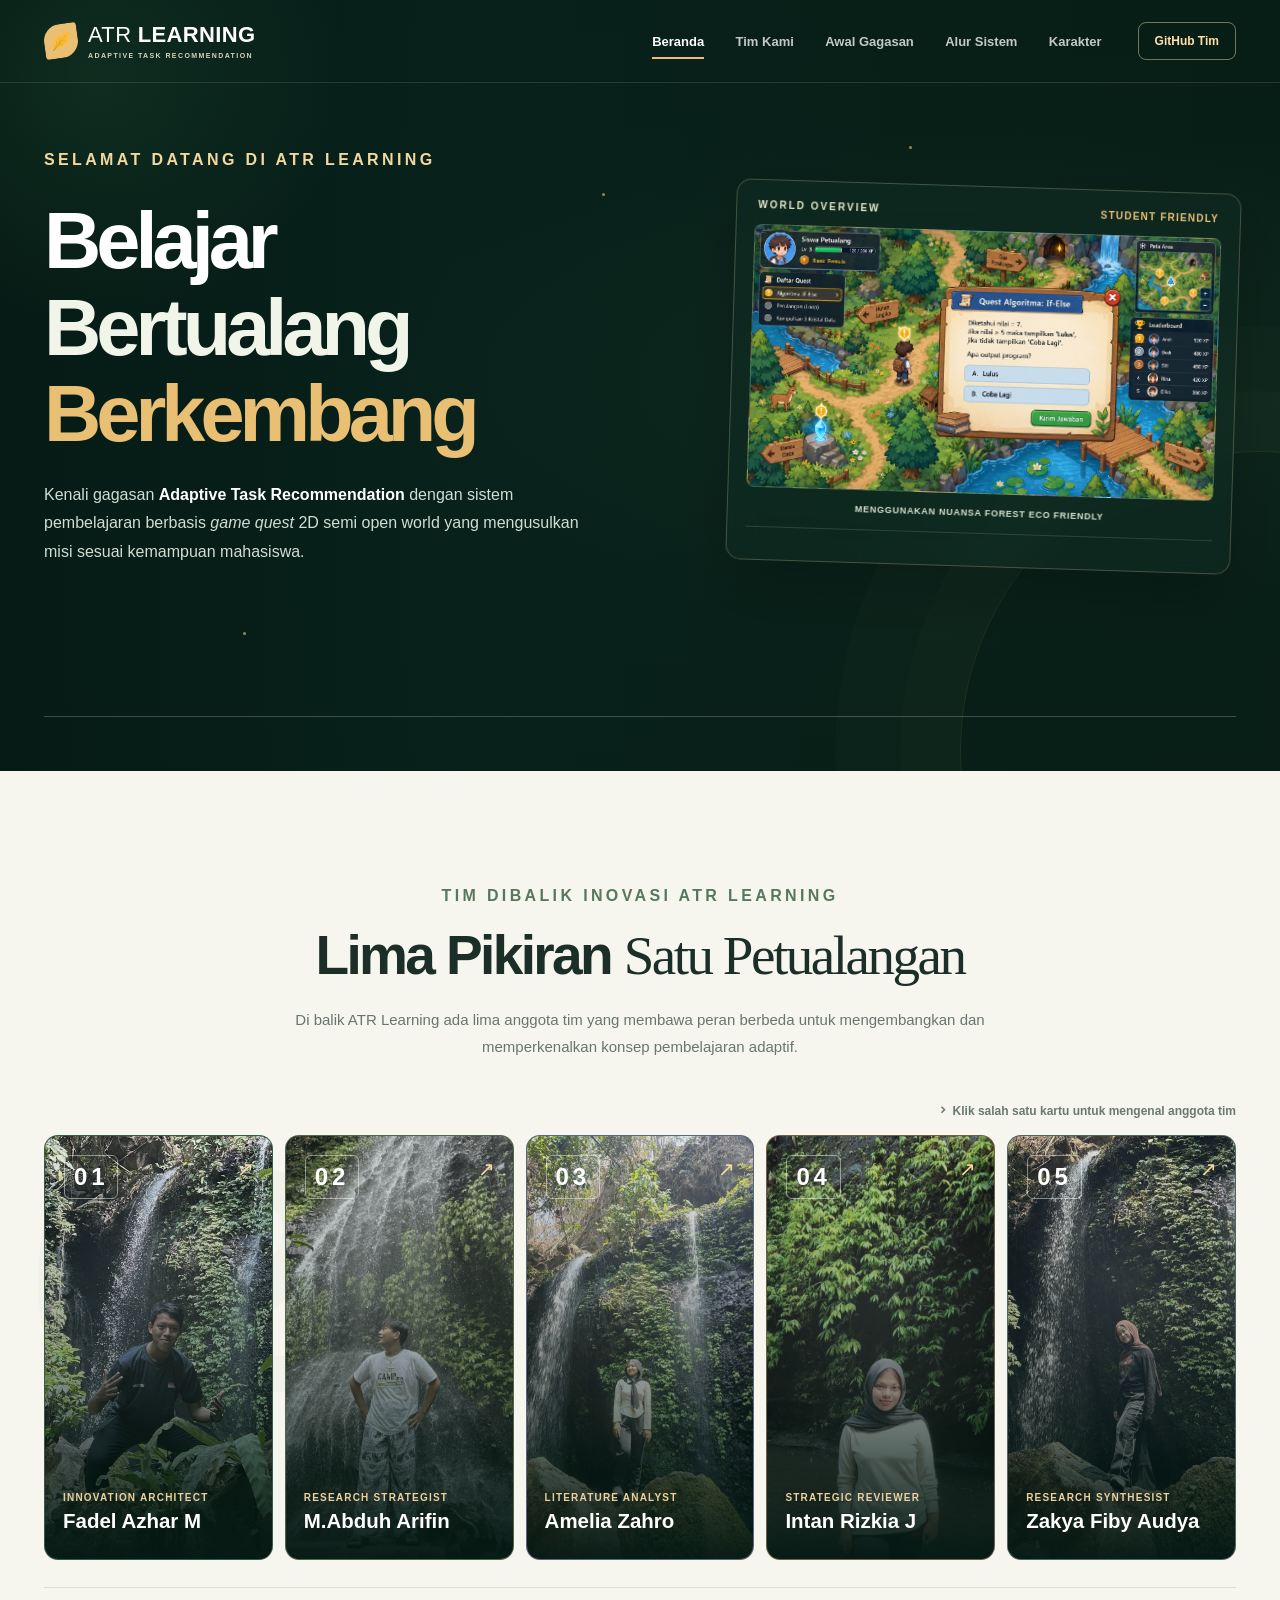
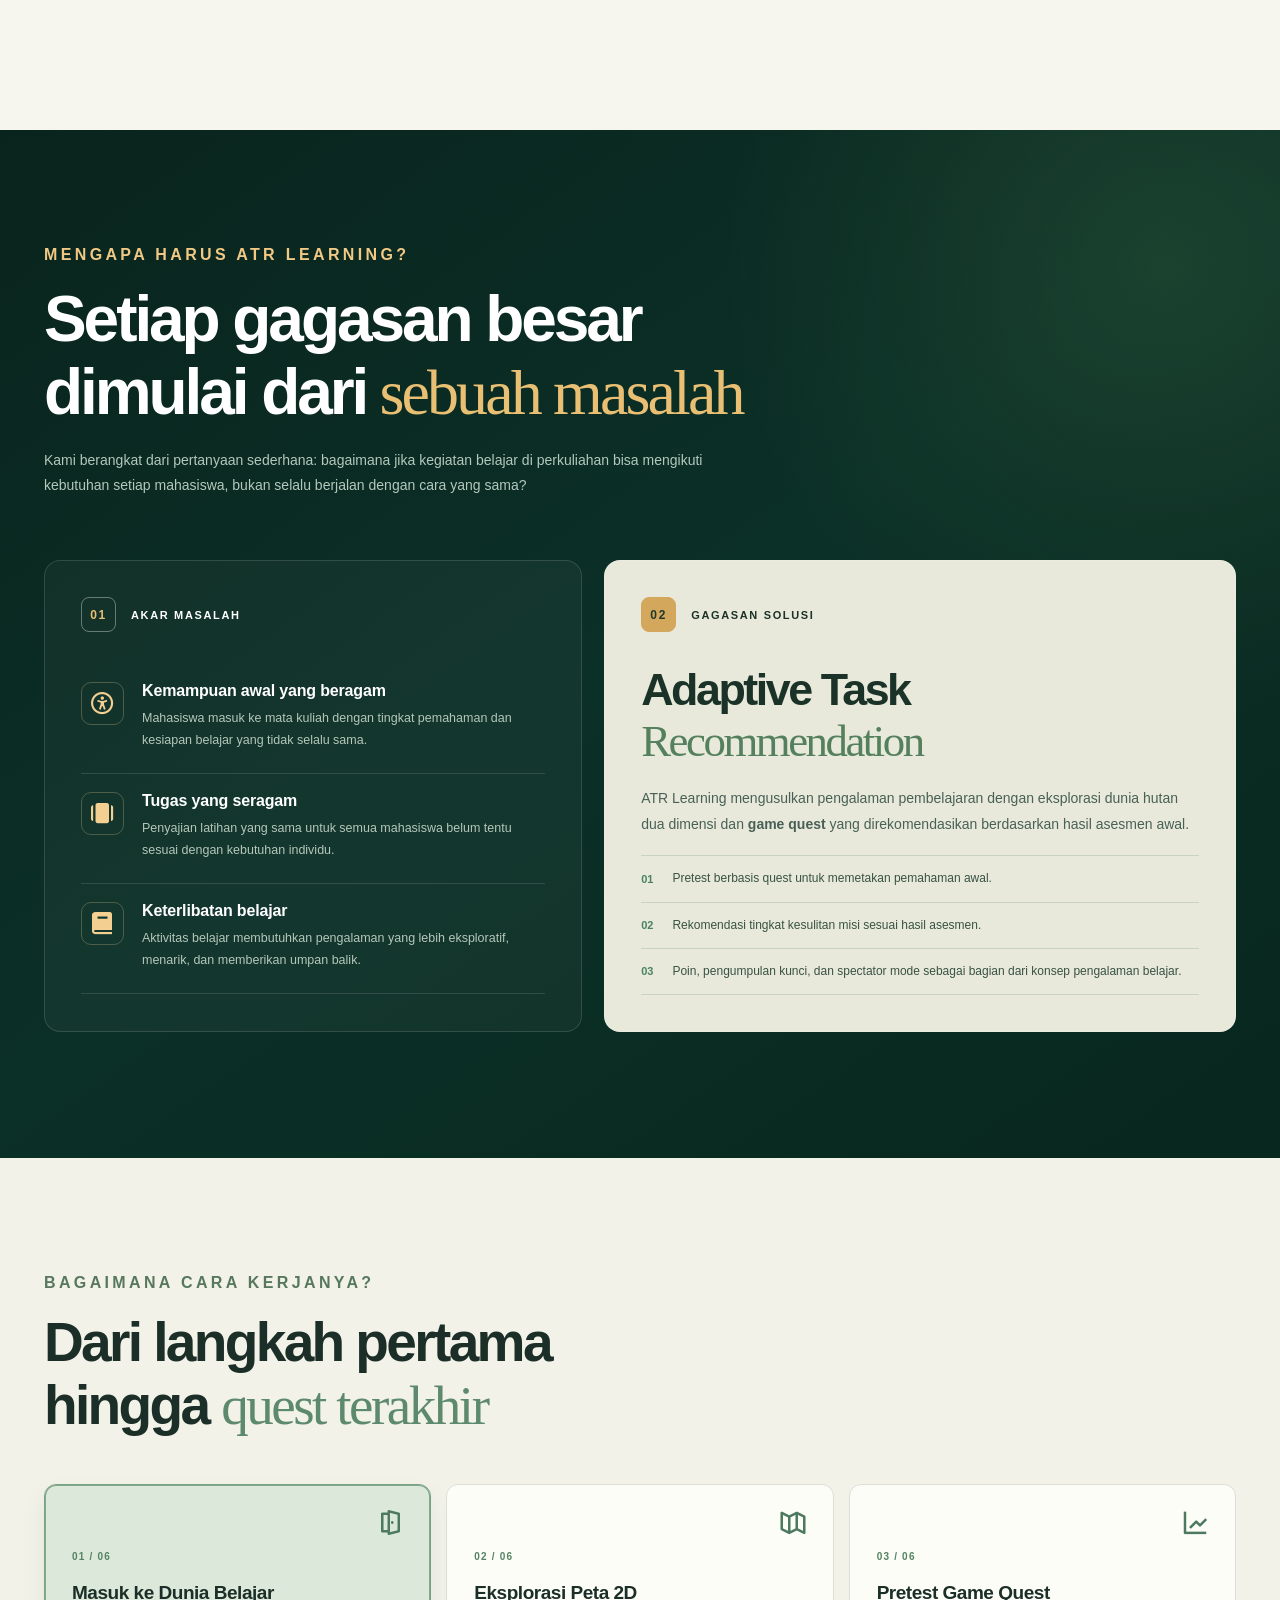
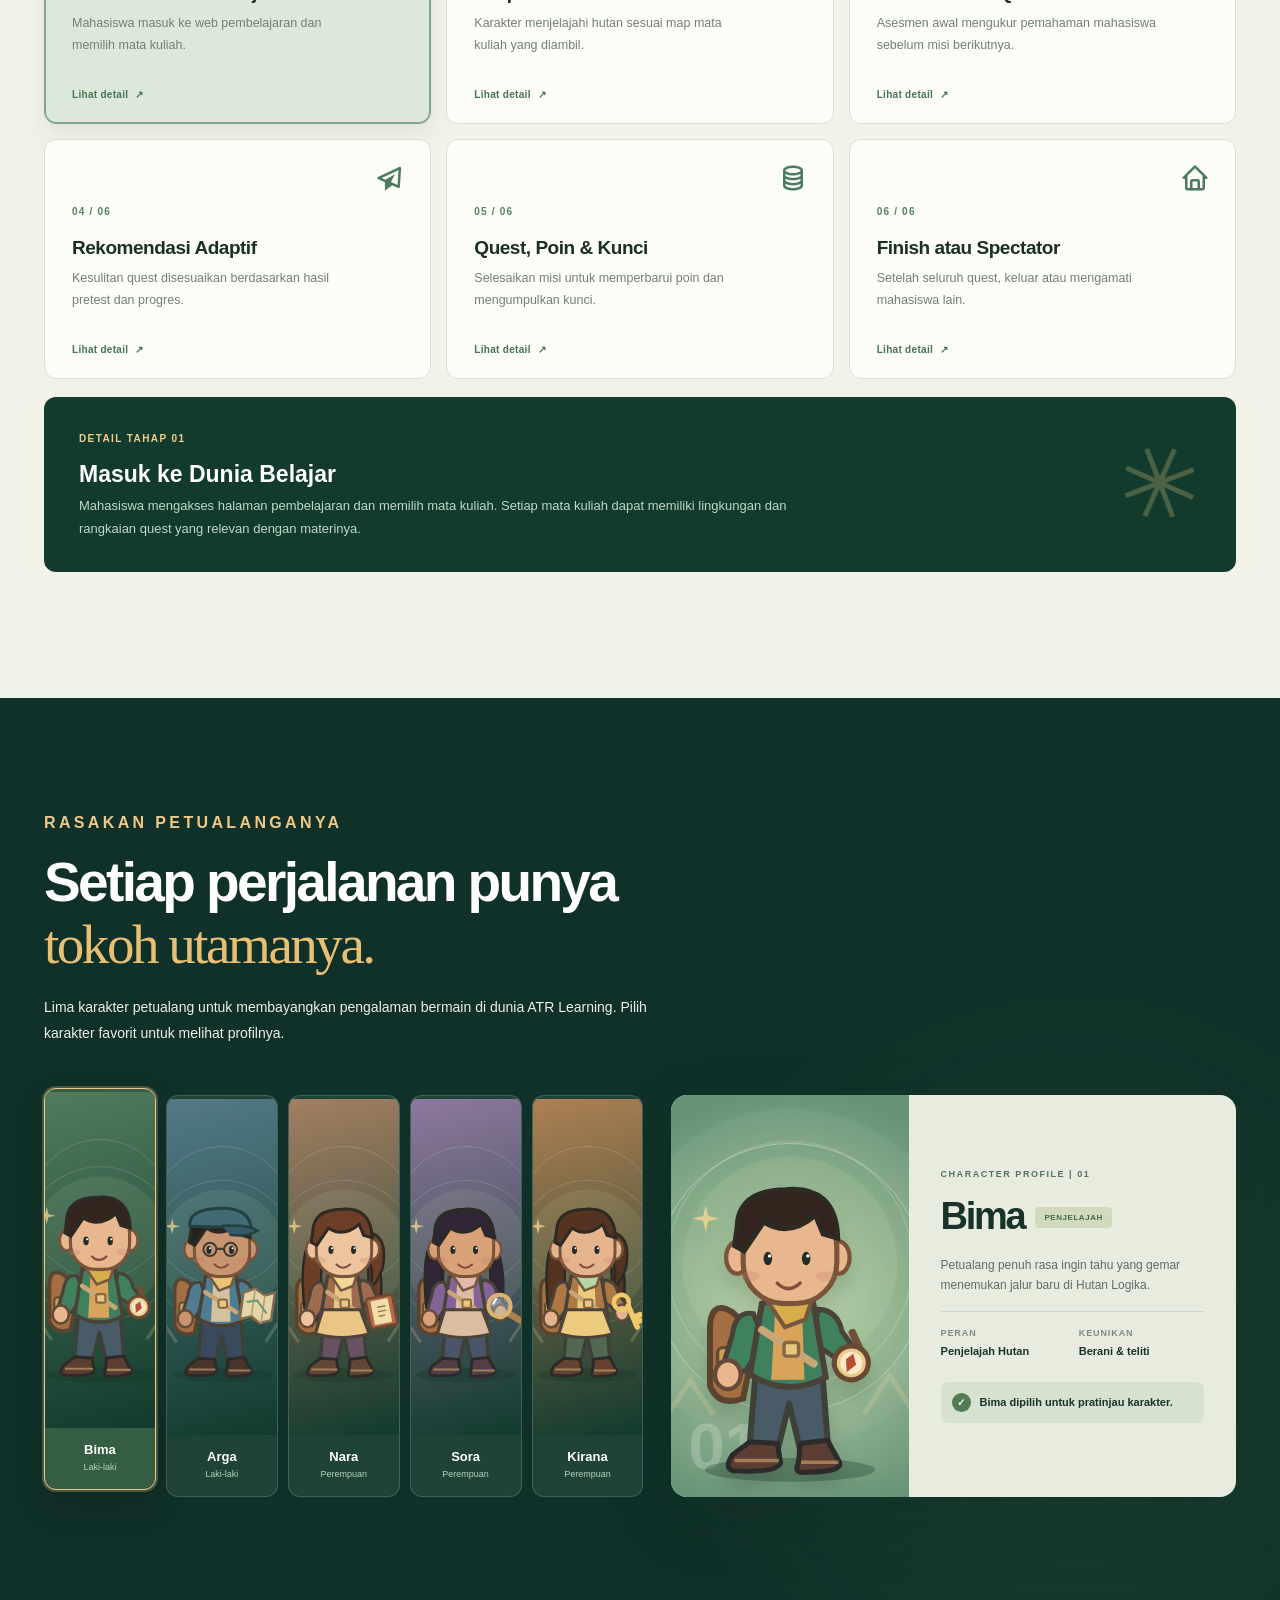
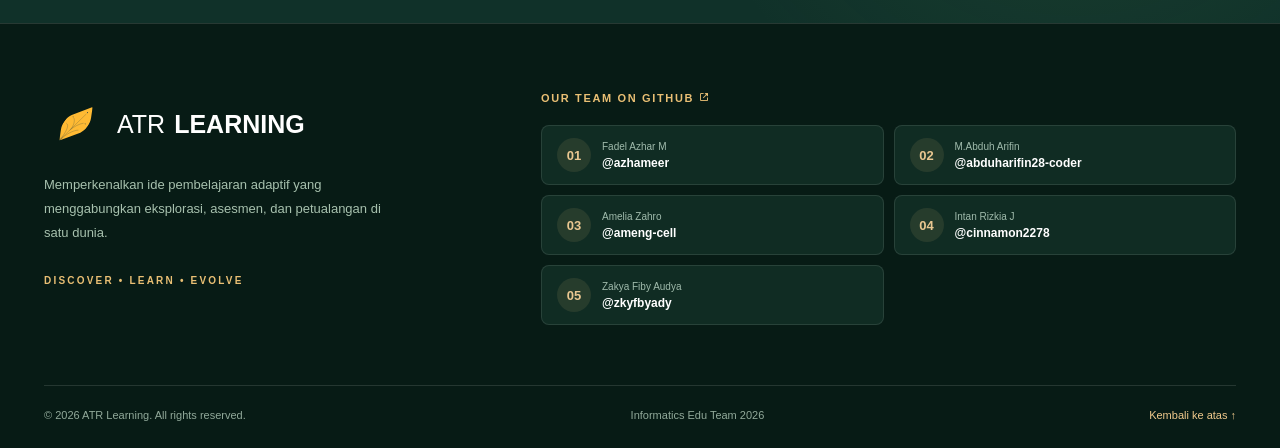
==== commit 3b0a1f35: "update html and css" ====
--- a/index.html
+++ b/index.html
@@ -127,7 +127,7 @@
     <!-- FOOTER -->
   <footer class="site-footer" id="footer">
     <div class="shell footer-main">
-      <div class="footer-brand-block"><a href="#beranda" class="footer-brand"><span aria-hidden="true">✦</span> ATR <b>LEARNING</b></a><p>Memperkenalkan ide pembelajaran adaptif yang menggabungkan eksplorasi, asesmen, dan petualangan di satu dunia.</p><span class="footer-motto">DISCOVER • LEARN • EVOLVE</span></div>
+      <div class="footer-brand-block"><a href="#beranda" class="footer-brand"><img src="assets/favicon.svg" class="svgfooter"></img> ATR <b>LEARNING</b></a><p>Memperkenalkan ide pembelajaran adaptif yang menggabungkan eksplorasi, asesmen, dan petualangan di satu dunia.</p><span class="footer-motto">DISCOVER • LEARN • EVOLVE</span></div>
       <div class="footer-team-block"><div class="footer-small-title">OUR TEAM ON GITHUB <i class='bx bx-link-external' ></i></div><div class="github-grid" id="githubGrid"></div></div>
     </div>
     <div class="shell footer-bottom"><span>© <span id="currentYear">2026</span> ATR Learning. All rights reserved.</span><span>Informatics Edu Team 2026</span><a href="#beranda">Kembali ke atas ↑</a></div>
--- a/assets/style.css
+++ b/assets/style.css
@@ -208,12 +208,12 @@
 .flow-detail-art { font-size: 100px; color: rgba(234,199,126,.27); transform: rotate(24deg); }
 
 /* CHARACTERS */
-.character-section { background: radial-gradient(circle at 84% 72%, rgba(84,137,87,.16), transparent 32%), #0b251d; color: #fff; }
+.character-section { background: radial-gradient(circle at 84% 72%, rgba(84,137,87,.16), transparent 32%),#103129; color: #fff; }
 .character-heading { max-width: 850px; margin-bottom: 48px; }
 .character-heading h2 em { color: var(--gold); }
-.character-heading p { font-size: 14px; line-height: 1.85; color: #bdd0c0; max-width: 650px; }
+.character-heading p { font-size: 14px; line-height: 1.85; color:#eeefe6; max-width: 650px; }
 .character-layout { display: grid; grid-template-columns: minmax(0,1.03fr) minmax(0,.97fr); gap: 28px; align-items: stretch; }
-.character-picker { display: grid; grid-template-columns: repeat(3,minmax(0,1fr)); gap: 10px; align-items: stretch; }
+.character-picker { display: grid; grid-template-columns: repeat(5,minmax(0,1fr)); gap: 10px; align-items: stretch; }
 .character-card { border: 1px solid rgba(255,255,255,.16); background: #204338; border-radius: 12px; overflow: hidden; padding: 0; text-align: center; color: white; min-width: 0; transition: transform .25s, border .25s, box-shadow .25s, background .25s; }
 .character-card:hover { transform: translateY(-6px); }
 .character-card.is-selected { transform: translateY(-7px); border-color: #edcb8e; box-shadow: 0 0 0 2px rgba(235,192,118,.28), 0 15px 35px rgba(0,0,0,.18); background: #345d42; }
@@ -232,12 +232,12 @@
 .preview-info { padding: 36px 32px; display: flex; flex-direction: column; justify-content: center; }
 .preview-small { font-size: 9px; color: #54735f; letter-spacing: .17em; font-weight: 850; }
 .preview-name-row { display: flex; align-items: center; flex-wrap: wrap; gap: 11px; margin-top: 15px; }
-.preview-info h3 { font-size: 10px; margin: 0; letter-spacing: -.06em; line-height: 1.2; }
+.preview-info h3 { font-size: 38px; margin: 0; letter-spacing: -.06em; line-height: 1.2; }
 .preview-badge { background: #d1dabb; color: #3d6d4d; padding: 6px 9px; border-radius: 4px; font-size: 8px; font-weight: 850; letter-spacing: .07em; }
 .preview-info > p { color: #5e6e60; line-height: 1.7; font-size: 12px; margin: 15px 0; }
 .preview-attributes { display: grid; grid-template-columns: 1fr 1fr; border-top: 1px solid #cdd6c9; padding-top: 16px; gap: 13px; }
 .preview-attributes div span { display: block; font-size: 9px; letter-spacing: .1em; color: #7b8d7f; font-weight: 750; margin-bottom: 7px; }
-.preview-attributes div b { display: block; font-size: 110px; }
+.preview-attributes div b { display: block; font-size: 11px; }
 .selection-note { display: flex; gap: 9px; align-items: center; background: #d7e1cf; border-radius: 7px; padding: 11px; font-size: 11px; font-weight: 700; margin-top: 25px; }
 .selection-symbol { width: 19px; height: 19px; border-radius: 50%; display: grid; place-items: center; background: #507d54; color: #fff; font-size: 10px; }
 .character-caveat { text-align: center; color: #a1bea7; font-size: 11px; margin: 30px 0 0; }
@@ -252,6 +252,7 @@
 .footer-motto { display: block; color: var(--gold); font-weight: 800; font-size: 10px; letter-spacing: .22em; margin-top: 30px; }
 .footer-small-title { color: var(--gold); letter-spacing: .15em; font-size: 11px; font-weight: 800; margin-bottom: 21px; }
 .footer-small-title span { margin-left: 11px; }
+.svgfooter {width:4rem; height:4rem;}
 .github-grid { display: grid; grid-template-columns: repeat(2, minmax(0,1fr)); gap: 10px; }
 .github-card { background: #102c23; border: 1px solid rgba(255,255,255,.1); border-radius: 8px; padding: 12px 15px; display: flex; align-items: center; gap: 11px; min-width: 0; transition: border-color .2s, transform .2s; }
 a.github-card:hover { border-color: #d5b171; transform: translateY(-2px); }
@@ -264,3 +265,20 @@
 .github-note code { color: #d9c99e; }
 .footer-bottom { display: flex; align-items: center; justify-content: space-between; gap: 20px; padding: 23px 0 27px; border-top: 1px solid rgba(255,255,255,.12); font-size: 11px; color: #91a99a; }
 .footer-bottom a { color: #f1ca8c; white-space: nowrap; }
+
+/* SCROLL REVEALS */
+.reveal { opacity: 1; transform: none; }
+.reveal.visible { animation: reveal-arrive .65s ease-out both; }
+
+/* SCROLLBAR */
+::-webkit-scrollbar {width: 15px;}
+::-webkit-scrollbar-track {background: var(--forest-950);}
+::-webkit-scrollbar-thumb {background:linear-gradient(var(--gold), var(--forest-700)); border-radius: 10px;}
+@keyframes reveal-arrive { from { opacity: .82; transform: translateY(10px); } to { opacity: 1; transform: none; } }
+
+/* RESPONSIVE */
+@media (min-width: 1450px) { .hero { min-height: 825px; } }
+@media (max-width: 1140px) { .shell, .hero-bottom { width: min(calc(100% - 56px),var(--content)); } .nav { gap: 20px; } .brand { font-size: 19px; } .nav-links { gap: 16px; } .nav-link { font-size: 12px; } .nav-contact { padding: 9px 11px; } .hero-grid { gap: 32px; } .hero h1 { font-size: clamp(58px,6.3vw,79px); } .team-card-bottom { left: 13px; right: 11px; } .team-card-name { font-size: 18px; } .character-layout { grid-template-columns: 1fr; } .character-preview { max-width: 690px; } .character-card-art { height: 225px; } }
+@media (max-width: 820px) { html { scroll-padding-top: 70px; } .site-header { background: rgba(9,32,26,.95); } .nav { height: 70px; } .menu-toggle { display: flex; flex-direction: column; justify-content: center; gap: 5px; margin-left: auto; border: 1px solid rgba(255,255,255,.27); width: 41px; height: 38px; padding: 9px; border-radius: 7px; background: transparent; } .menu-toggle span { width: 100%; height: 2px; background: #f8f8ed; transition: transform .2s, opacity .2s; } .menu-toggle.is-open span:nth-child(1) { transform: translateY(7px) rotate(45deg); } .menu-toggle.is-open span:nth-child(2) { opacity: 0; } .menu-toggle.is-open span:nth-child(3) { transform: translateY(-7px) rotate(-45deg); } .nav-contact { display: none; } .nav-links { position: absolute; left: 0; right: 0; top: 70px; display: flex; flex-direction: column; align-items: stretch; gap: 0; padding: 12px 28px 22px; border-top: 1px solid rgba(255,255,255,.1); background: #0c2b22; box-shadow: 0 20px 30px rgba(0,0,0,.2); transform: translateY(-10px); opacity: 0; visibility: hidden; pointer-events: none; transition: transform .22s, opacity .22s, visibility .22s; } .nav-links.open { transform: translateY(0); opacity: 1; visibility: visible; pointer-events: auto; } .nav-link { padding: 13px 4px; } .nav-link::after { display: none; } .hero { min-height: 930px; } .hero-grid { grid-template-columns: 1fr; padding-top: 132px; padding-bottom: 110px; gap: 45px; } .hero h1 { font-size: clamp(58px,10vw,76px); } .hero-aside { max-width: 520px; } .glass-panel { transform: none; } .hero-bottom { padding: 21px 0 23px; } .scroll-cue { display: none; } .section { padding: 90px 0; } .team-cards { height: 370px; gap: 7px; } .team-card-index { top: 12px; left: 10px; font-size: 8px; } .team-card-corner { display: none; } .team-card-bottom { left: 9px; right: 7px; bottom: 12px; } .team-card-role { font-size: 8px; } .team-card-name { font-size: 13px; } .team-card-expanded { font-size: 10px; } .team-cards.has-active .team-card.is-active { flex: 2.5 1 0; } .idea-layout { grid-template-columns: 1fr; } .concept-figure { grid-template-columns: 1fr; } .concept-figure figcaption { border-left: 0; border-top: 1px solid rgba(255,255,255,.1); padding: 22px; } .flow-head { align-items: start; flex-direction: column; gap: 22px; } .flow-grid { grid-template-columns: repeat(2,minmax(0,1fr)); } .footer-main { gap: 35px; } }
+@media (max-width: 600px) { .shell, .hero-bottom { width: min(calc(100% - 36px),var(--content)); } .brand { font-size: 19px; } .brand small { font-size: 6px; } .hero { min-height: 0; } .hero-grid { padding-top: 125px; padding-bottom: 147px; } .hero-eyebrow { font-size: 9px; gap: 8px; margin-bottom: 19px; } .hero h1 { font-size: clamp(50px,12.5vw,68px); } .hero-intro { font-size: 15px; } .hero-summary { font-size: 13px; } .hero-actions { flex-direction: column; align-items: stretch; } .btn { min-height: 49px; } .hero-disclaimer { line-height: 1.7; font-size: 8px; } .panel-top { font-size: 8px; } .hero-side-note { font-size: 10px; } .hero-bottom { align-items: start; bottom: 0; } .hero-rotation { display: grid; grid-template-columns: auto 1fr; column-gap: 14px; row-gap: 9px; } .rotation-divider { display: none; } .rotation-text { font-size: 11px; grid-column: 1 / -1; } .rotation-dots { grid-column: 2; grid-row: 1; margin-left: 0; justify-self: end; } .section { padding: 76px 0; } .section-heading h2, .idea-heading h2, .flow-head h2, .character-heading h2 { font-size: 37px; } .section-heading > p, .idea-heading p, .character-heading p { font-size: 13px; } .team-hint { text-align: center; font-size: 11px; } .team-cards { display: grid; grid-template-columns: repeat(2,minmax(0,1fr)); height: auto; gap: 10px; } .team-card, .team-cards.has-active .team-card, .team-cards.has-active .team-card.is-active { flex: initial; height: 235px; filter: none; } .team-cards.has-active .team-card.is-active { height: 350px; grid-column: 1 / -1; grid-row: 1; } .team-card img { height: 90%; } .team-card-name { font-size: 15px; } .team-card.is-active .team-card-expanded { display: block; } .team-cards.has-active .team-card.is-active img { left: 21%; width: 80%; } .team-footnote span:last-child { display: none; } .problem-column, .solution-column { padding: 22px; } .figure-image { padding: 9px; } .flow-grid { grid-template-columns: 1fr; } .flow-step { min-height: 187px; padding: 22px; } .step-more { left: 22px; bottom: 17px; } .flow-detail { padding: 24px; } .flow-detail-art { font-size: 70px; } .character-picker { grid-template-columns: repeat(3,minmax(0,1fr)); } .character-card-art { min-height: 155px; height: 155px; } .character-card-label { padding: 11px 2px; } .character-preview { grid-template-columns: 1fr; } .character-preview-visual { height: 330px; } .character-preview-visual img { height: 103%; width: auto; } .preview-info { padding: 26px 24px; } .footer-main { display: block; padding: 57px 0 34px; } .footer-team-block { margin-top: 45px; } .github-grid { grid-template-columns: 1fr; } .footer-bottom { flex-wrap: wrap; font-size: 10px; padding-bottom: 25px; } }
+@media (prefers-reduced-motion: reduce) { *, *::before, *::after { scroll-behavior: auto !important; animation-duration: .01ms !important; transition-duration: .01ms !important; } .reveal { opacity: 1; transform: none; } }
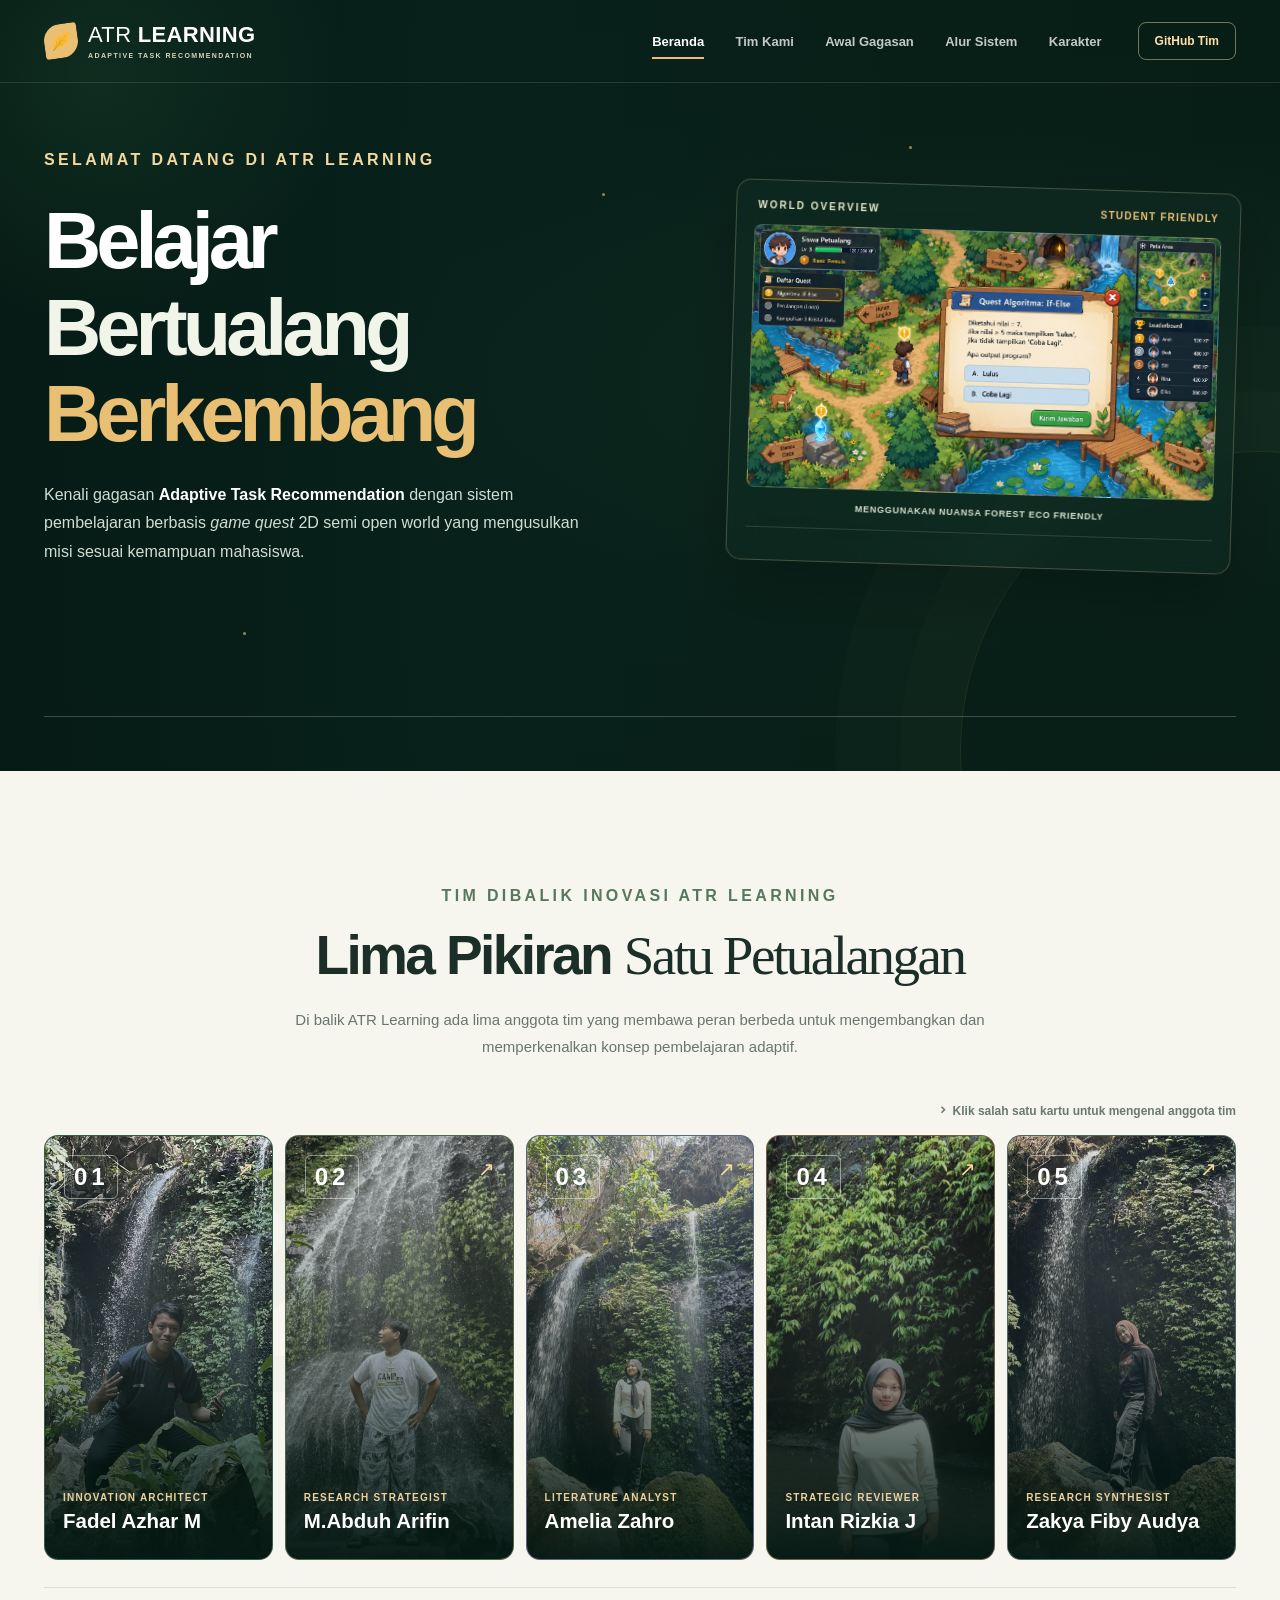
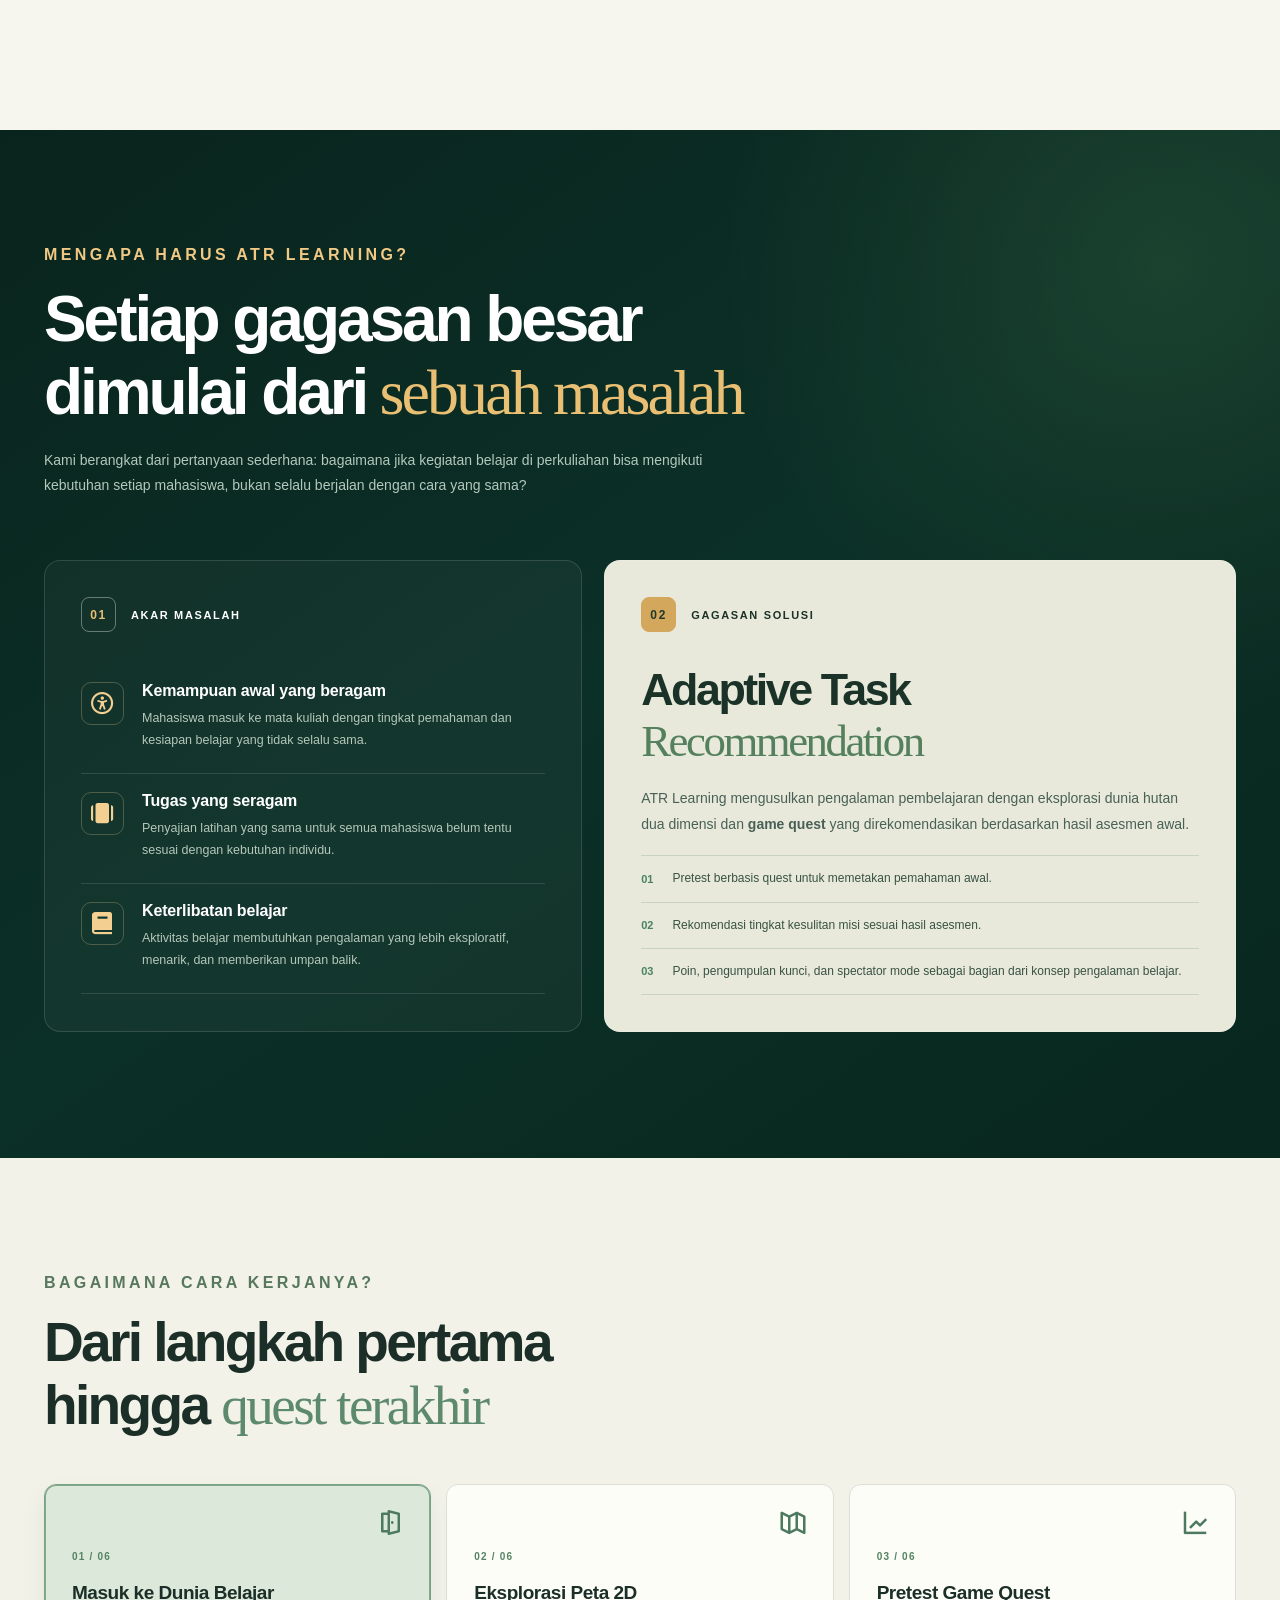
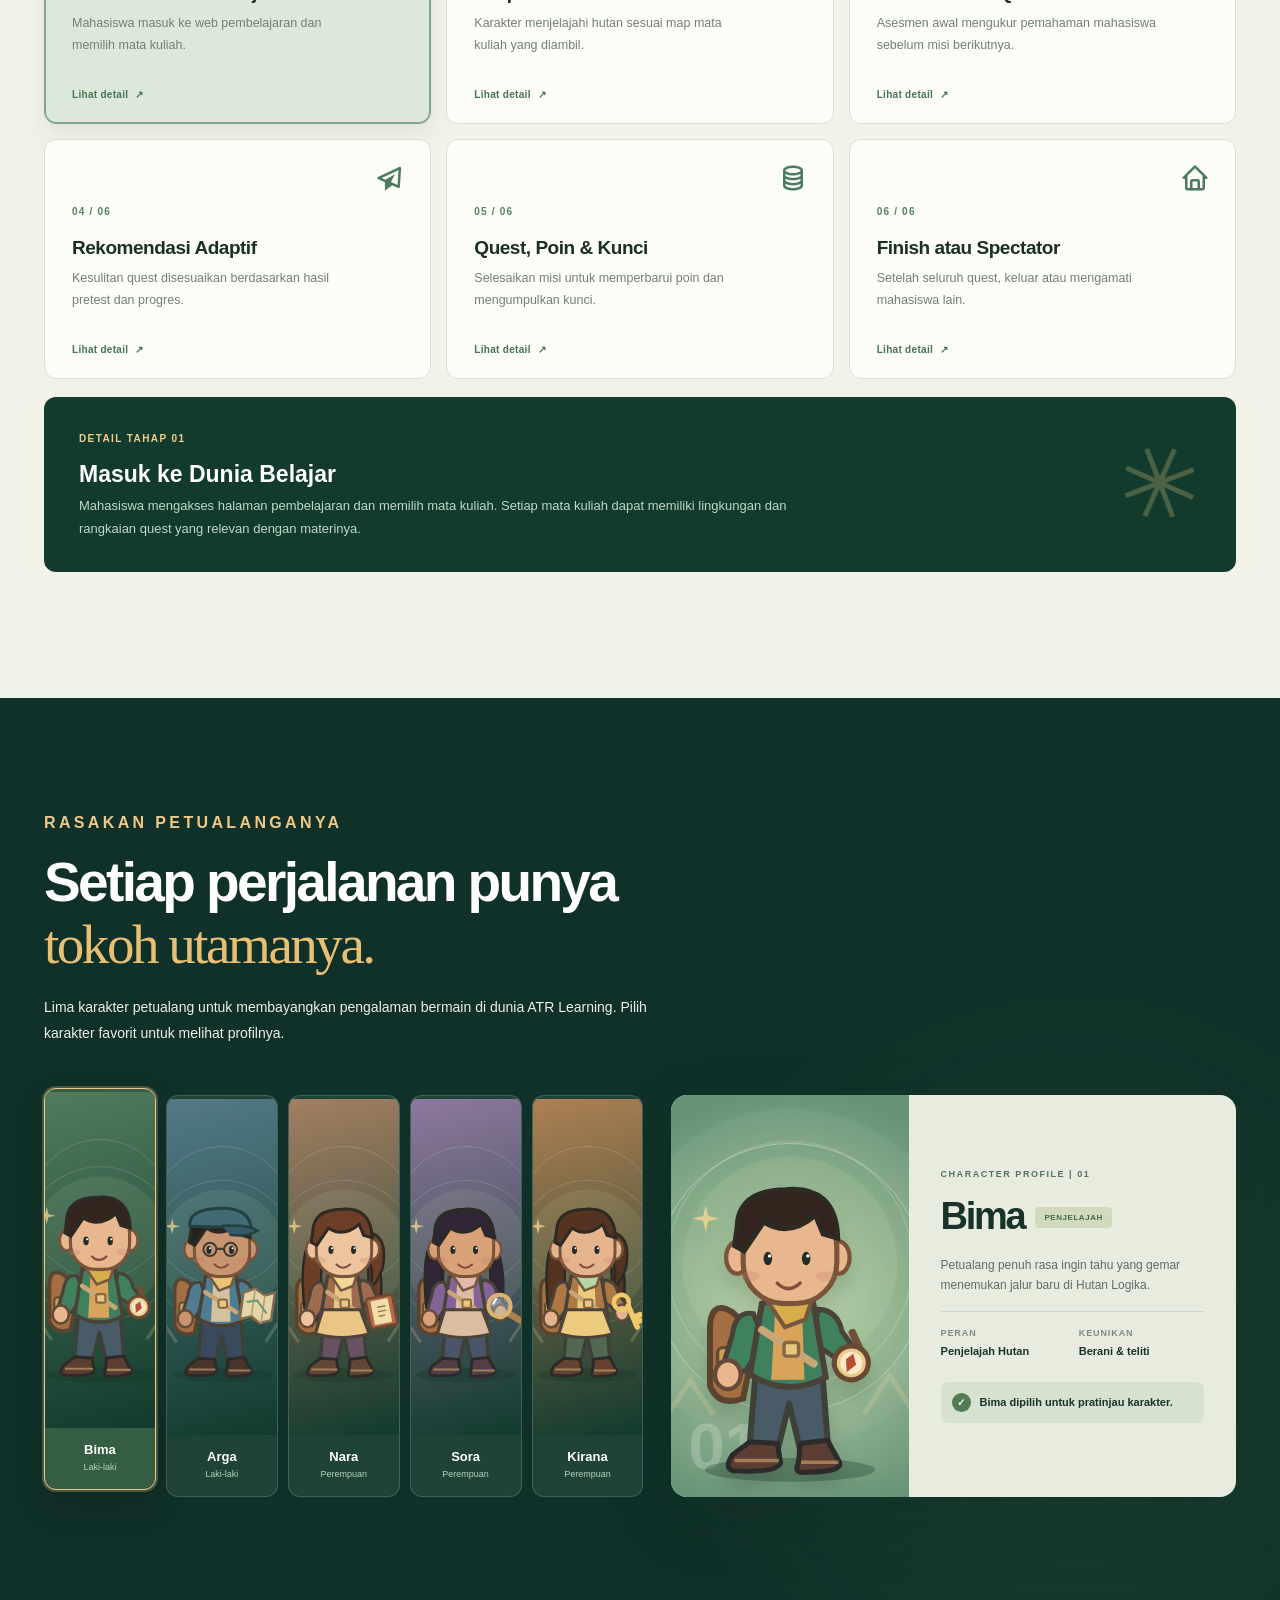
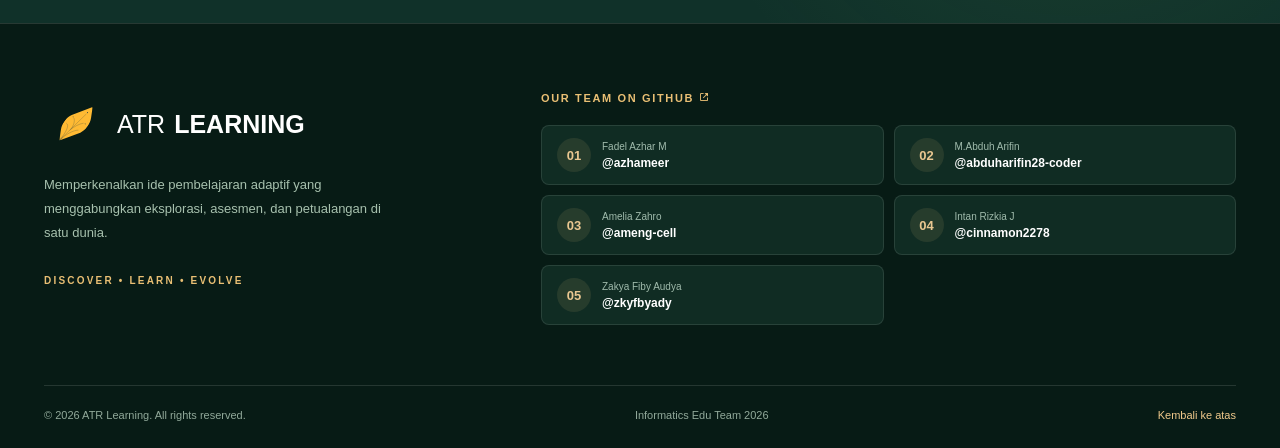
==== commit 5215d170: "koreksi pada bagian footer" ====
--- a/index.html
+++ b/index.html
@@ -130,7 +130,7 @@
       <div class="footer-brand-block"><a href="#beranda" class="footer-brand"><img src="assets/favicon.svg" class="svgfooter"></img> ATR <b>LEARNING</b></a><p>Memperkenalkan ide pembelajaran adaptif yang menggabungkan eksplorasi, asesmen, dan petualangan di satu dunia.</p><span class="footer-motto">DISCOVER • LEARN • EVOLVE</span></div>
       <div class="footer-team-block"><div class="footer-small-title">OUR TEAM ON GITHUB <i class='bx bx-link-external' ></i></div><div class="github-grid" id="githubGrid"></div></div>
     </div>
-    <div class="shell footer-bottom"><span>© <span id="currentYear">2026</span> ATR Learning. All rights reserved.</span><span>Informatics Edu Team 2026</span><a href="#beranda">Kembali ke atas ↑</a></div>
+    <div class="shell footer-bottom"><span>© <span id="currentYear">2026</span> ATR Learning. All rights reserved.</span><span>Informatics Edu Team 2026</span><a href="#beranda">Kembali ke atas</a></div>
   </footer>
 </body>
 </html>
